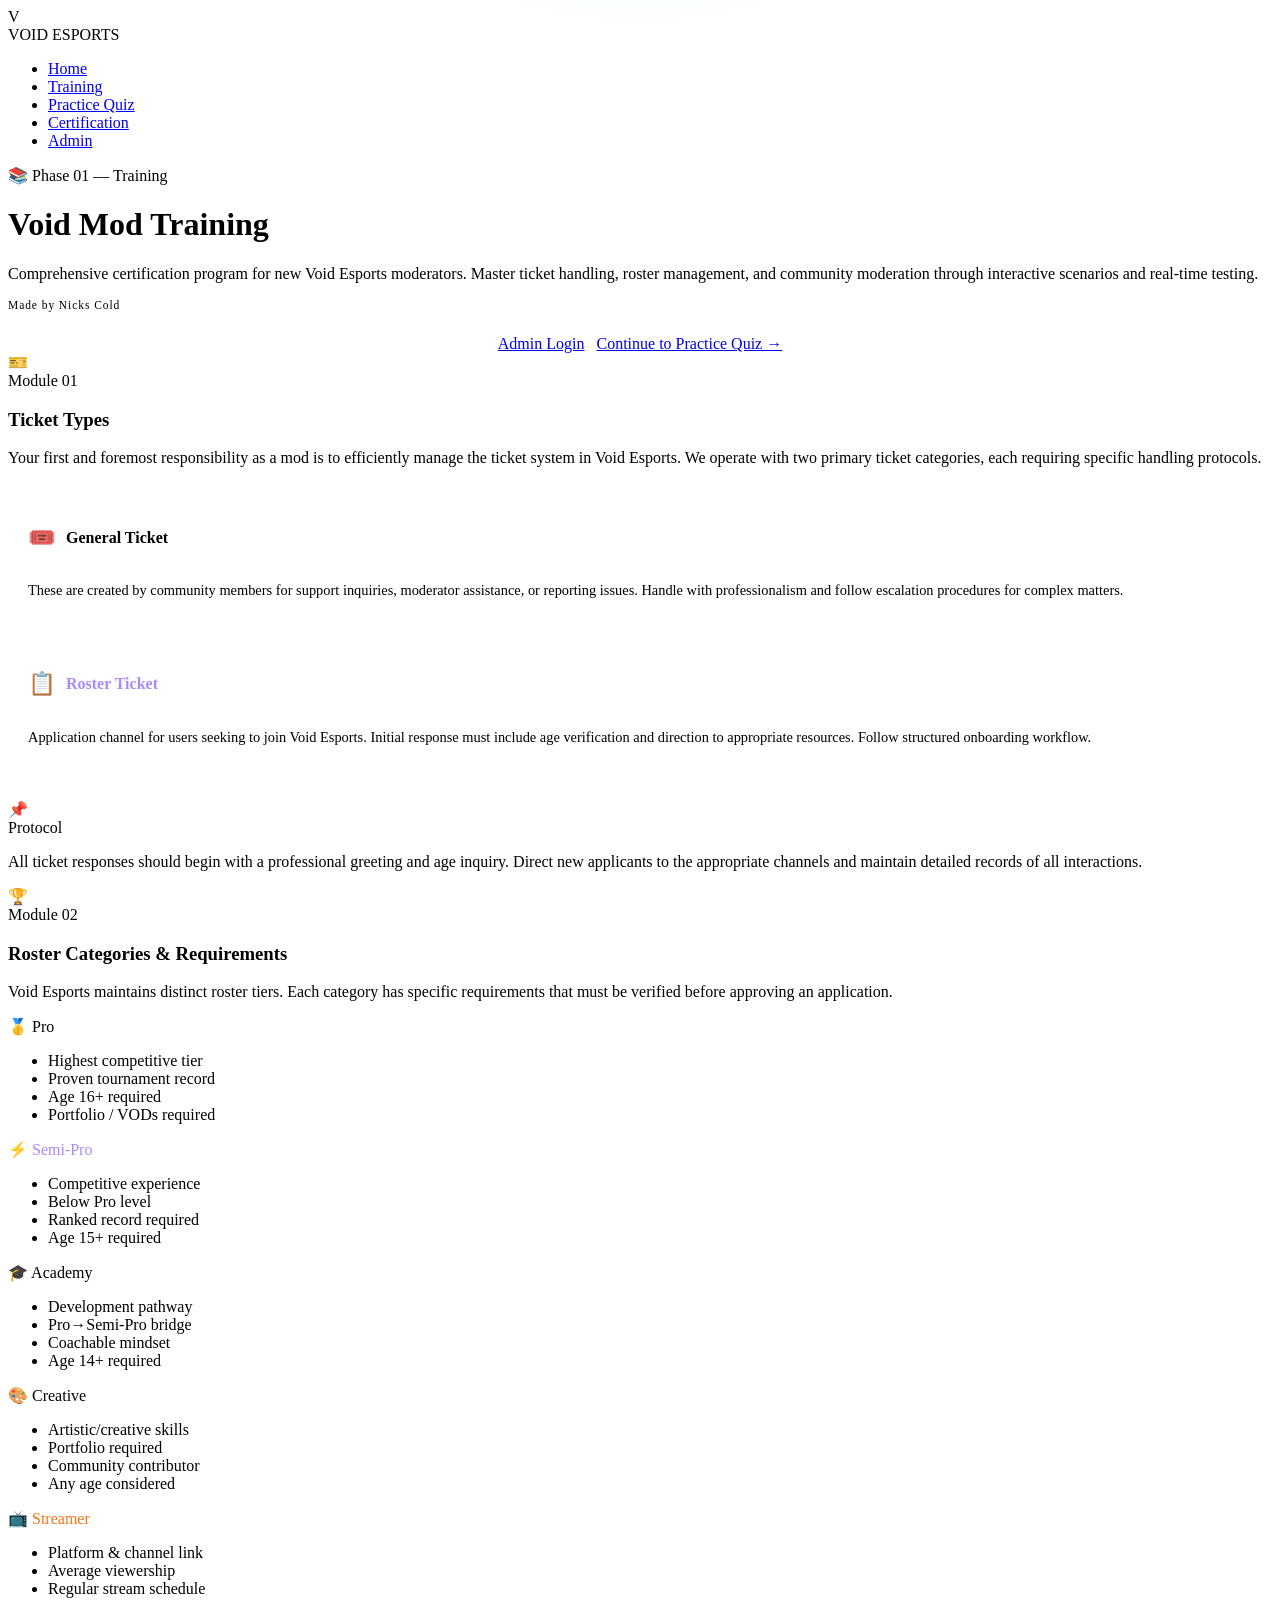
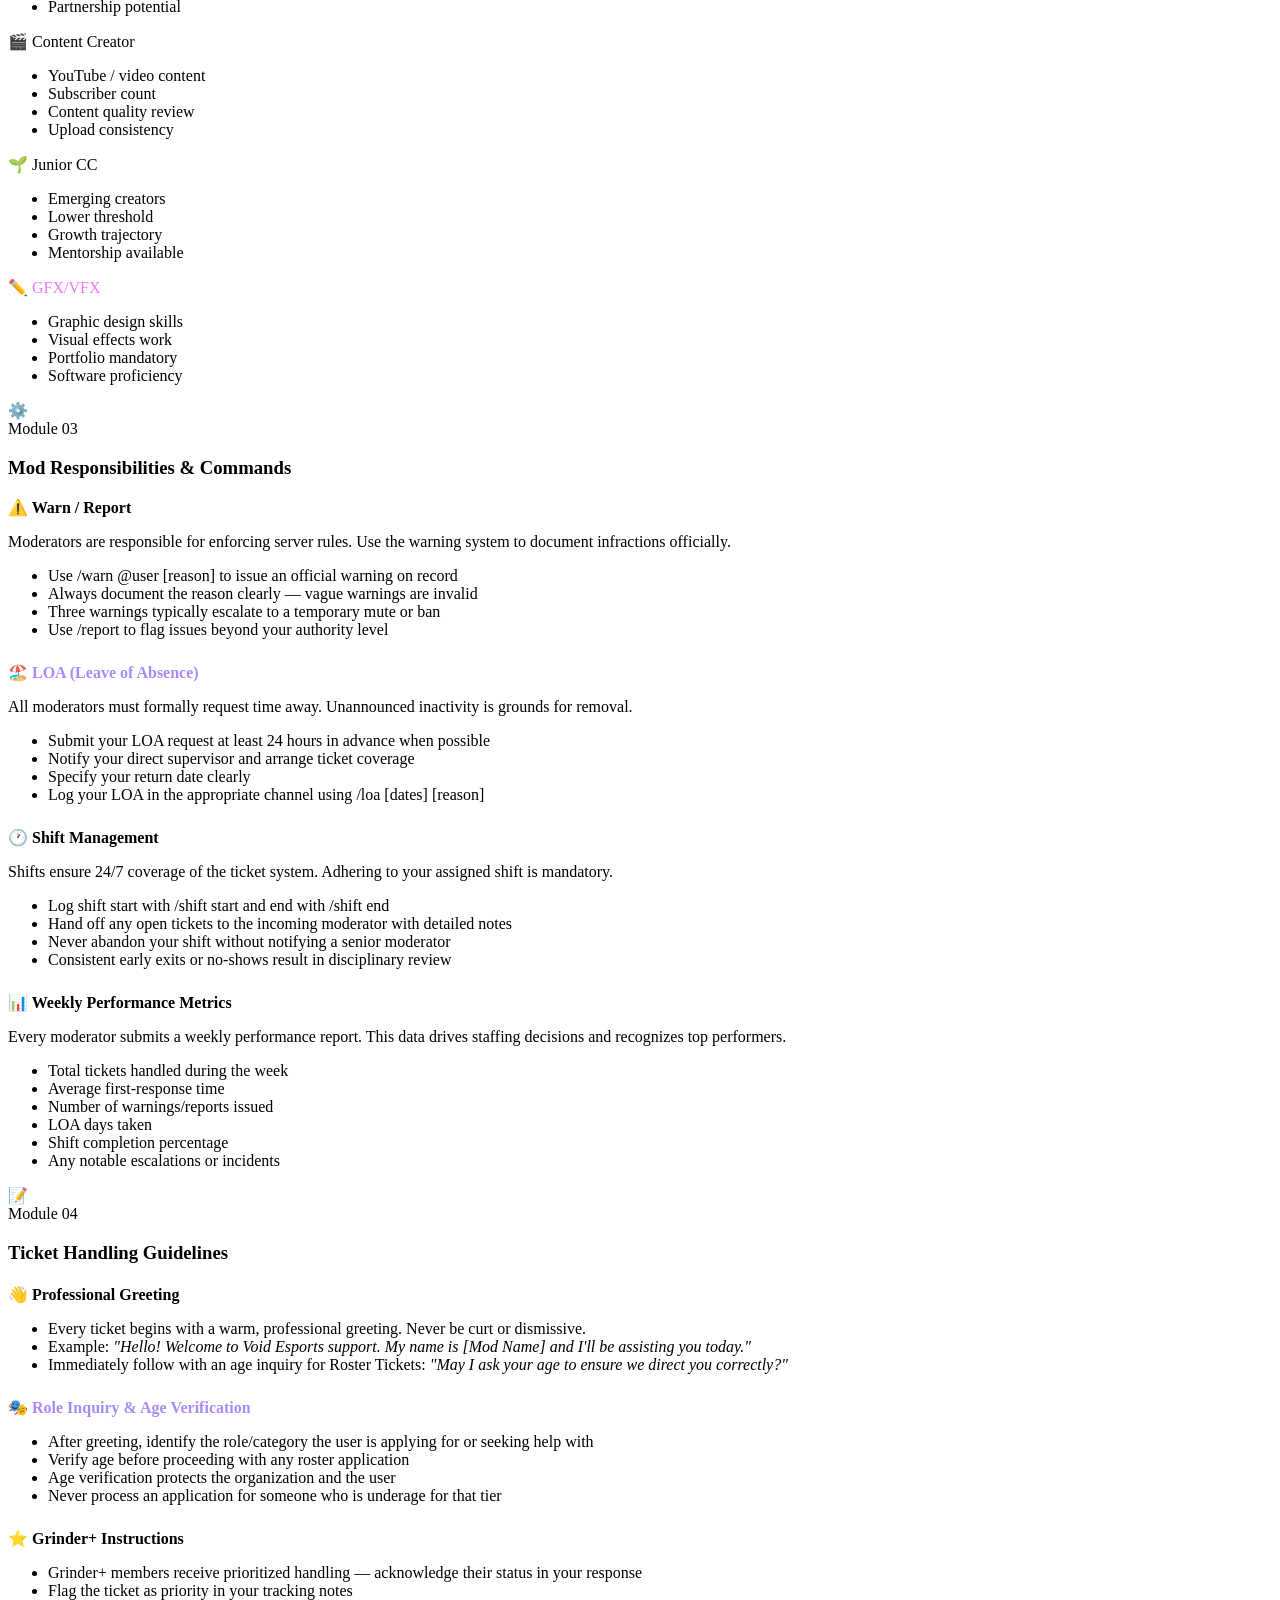
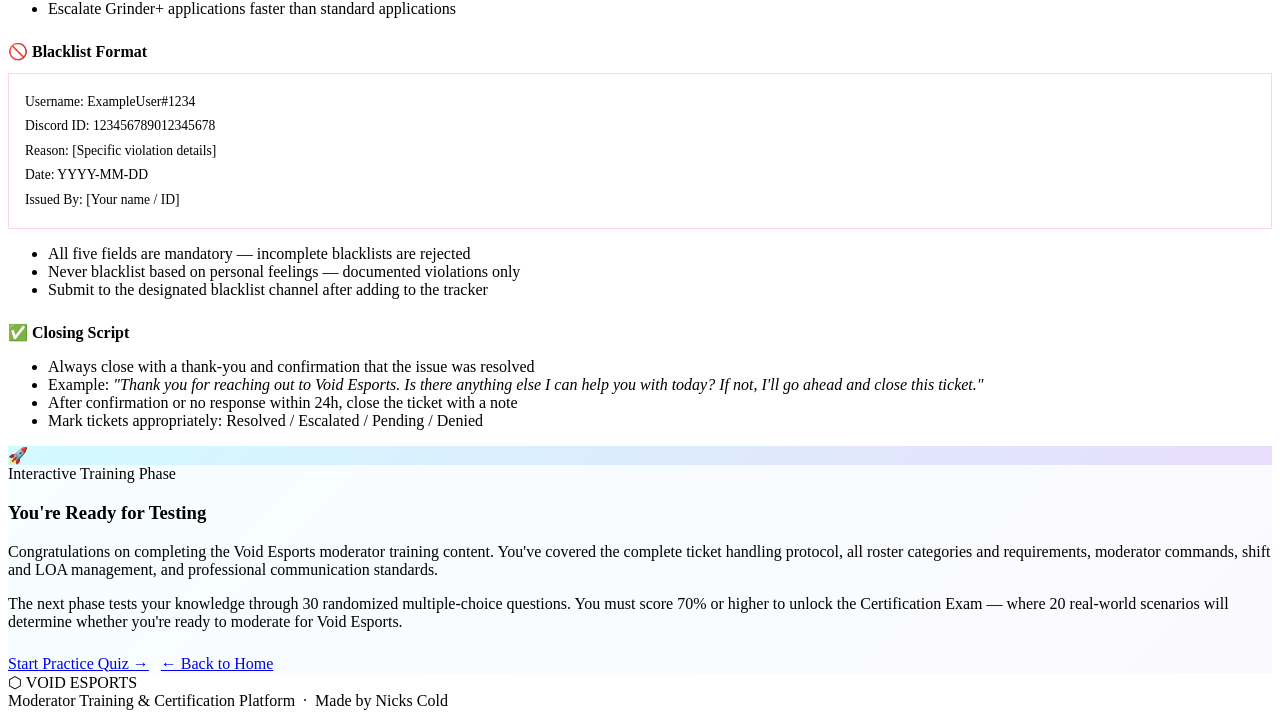
==== training.html @ e2baae03 "Add files via upload" ====
<!DOCTYPE html>
<html lang="en">
<head>
  <meta charset="UTF-8">
  <meta name="viewport" content="width=device-width, initial-scale=1.0">
  <title>Training Module — Void Esports</title>
  <link rel="stylesheet" href="css/style.css">
  <link rel="icon" href="data:image/svg+xml,<svg xmlns='http://www.w3.org/2000/svg' viewBox='0 0 100 100'><text y='.9em' font-size='90'>⬡</text></svg>">
</head>
<body>

<div id="toast-container"></div>

<!-- Navbar -->
<nav class="navbar">
  <div class="navbar__logo">
    <div class="navbar__logo-mark">V</div>
    VOID ESPORTS
  </div>
  <ul class="navbar__nav">
    <li><a href="index.html">Home</a></li>
    <li><a href="training.html" class="active">Training</a></li>
    <li><a href="quiz.html">Practice Quiz</a></li>
    <li><a href="cert.html">Certification</a></li>
    <li><a href="admin/index.html">Admin</a></li>
  </ul>
</nav>

<!-- Page Header -->
<div class="page-header">
  <div style="position:absolute;inset:0;overflow:hidden;z-index:0">
    <div style="position:absolute;top:-40%;left:50%;transform:translateX(-50%);width:600px;height:400px;background:radial-gradient(ellipse,rgba(0,229,255,0.08) 0%,transparent 70%);pointer-events:none"></div>
  </div>
  <div style="position:relative;z-index:1">
    <span class="page-header__tag">📚 Phase 01 — Training</span>
    <h1 class="page-header__title">Void Mod Training</h1>
    <p class="page-header__desc">Comprehensive certification program for new Void Esports moderators. Master ticket handling, roster management, and community moderation through interactive scenarios and real-time testing.</p>
    <p style="margin-top:12px;font-family:var(--font-mono);font-size:0.72rem;color:var(--text-muted);letter-spacing:0.08em">Made by Nicks Cold</p>
    <div style="margin-top:24px;display:flex;gap:12px;justify-content:center;flex-wrap:wrap">
      <a href="admin/index.html" class="btn btn--ghost btn--sm">Admin Login</a>
      <a href="quiz.html" class="btn btn--primary">Continue to Practice Quiz →</a>
    </div>
  </div>
</div>

<div class="training-section">
  <div class="container--narrow">

    <!-- Section: Ticket Types -->
    <div class="training-block">
      <div class="training-block__header">
        <div class="training-block__icon training-block__icon--cyan">🎫</div>
        <div>
          <div class="card__label">Module 01</div>
          <h3 class="training-block__title">Ticket Types</h3>
        </div>
      </div>
      <p>Your first and foremost responsibility as a mod is to efficiently manage the ticket system in Void Esports. We operate with two primary ticket categories, each requiring specific handling protocols.</p>

      <div class="grid-2" style="margin-top:20px">
        <div style="background:var(--void-surface);border:1px solid var(--void-border);border-radius:var(--radius);padding:20px">
          <div style="display:flex;align-items:center;gap:10px;margin-bottom:12px">
            <span style="font-size:1.4rem">🎟️</span>
            <h4 style="color:var(--void-cyan)">General Ticket</h4>
          </div>
          <p style="font-size:0.9rem">These are created by community members for support inquiries, moderator assistance, or reporting issues. Handle with professionalism and follow escalation procedures for complex matters.</p>
        </div>
        <div style="background:var(--void-surface);border:1px solid var(--void-border);border-radius:var(--radius);padding:20px">
          <div style="display:flex;align-items:center;gap:10px;margin-bottom:12px">
            <span style="font-size:1.4rem">📋</span>
            <h4 style="color:#a78bfa">Roster Ticket</h4>
          </div>
          <p style="font-size:0.9rem">Application channel for users seeking to join Void Esports. Initial response must include age verification and direction to appropriate resources. Follow structured onboarding workflow.</p>
        </div>
      </div>

      <div class="alert alert--info" style="margin-top:20px">
        <span class="alert__icon">📌</span>
        <div class="alert__body">
          <div class="alert__title">Protocol</div>
          <p>All ticket responses should begin with a professional greeting and age inquiry. Direct new applicants to the appropriate channels and maintain detailed records of all interactions.</p>
        </div>
      </div>
    </div>

    <!-- Section: Roster Categories -->
    <div class="training-block">
      <div class="training-block__header">
        <div class="training-block__icon training-block__icon--purple">🏆</div>
        <div>
          <div class="card__label">Module 02</div>
          <h3 class="training-block__title">Roster Categories & Requirements</h3>
        </div>
      </div>
      <p>Void Esports maintains distinct roster tiers. Each category has specific requirements that must be verified before approving an application.</p>

      <div class="roster-grid">
        <div class="roster-card">
          <div class="roster-card__tier" style="color:var(--void-amber)">🥇 Pro</div>
          <ul>
            <li>Highest competitive tier</li>
            <li>Proven tournament record</li>
            <li>Age 16+ required</li>
            <li>Portfolio / VODs required</li>
          </ul>
        </div>
        <div class="roster-card">
          <div class="roster-card__tier" style="color:#a78bfa">⚡ Semi-Pro</div>
          <ul>
            <li>Competitive experience</li>
            <li>Below Pro level</li>
            <li>Ranked record required</li>
            <li>Age 15+ required</li>
          </ul>
        </div>
        <div class="roster-card">
          <div class="roster-card__tier" style="color:var(--void-cyan)">🎓 Academy</div>
          <ul>
            <li>Development pathway</li>
            <li>Pro→Semi-Pro bridge</li>
            <li>Coachable mindset</li>
            <li>Age 14+ required</li>
          </ul>
        </div>
        <div class="roster-card">
          <div class="roster-card__tier" style="color:var(--void-magenta)">🎨 Creative</div>
          <ul>
            <li>Artistic/creative skills</li>
            <li>Portfolio required</li>
            <li>Community contributor</li>
            <li>Any age considered</li>
          </ul>
        </div>
        <div class="roster-card">
          <div class="roster-card__tier" style="color:#f97316">📺 Streamer</div>
          <ul>
            <li>Platform & channel link</li>
            <li>Average viewership</li>
            <li>Regular stream schedule</li>
            <li>Partnership potential</li>
          </ul>
        </div>
        <div class="roster-card">
          <div class="roster-card__tier" style="color:var(--void-green)">🎬 Content Creator</div>
          <ul>
            <li>YouTube / video content</li>
            <li>Subscriber count</li>
            <li>Content quality review</li>
            <li>Upload consistency</li>
          </ul>
        </div>
        <div class="roster-card">
          <div class="roster-card__tier" style="color:var(--void-cyan-dim)">🌱 Junior CC</div>
          <ul>
            <li>Emerging creators</li>
            <li>Lower threshold</li>
            <li>Growth trajectory</li>
            <li>Mentorship available</li>
          </ul>
        </div>
        <div class="roster-card">
          <div class="roster-card__tier" style="color:#e879f9">✏️ GFX/VFX</div>
          <ul>
            <li>Graphic design skills</li>
            <li>Visual effects work</li>
            <li>Portfolio mandatory</li>
            <li>Software proficiency</li>
          </ul>
        </div>
      </div>
    </div>

    <!-- Section: Mod Responsibilities & Commands -->
    <div class="training-block">
      <div class="training-block__header">
        <div class="training-block__icon training-block__icon--green">⚙️</div>
        <div>
          <div class="card__label">Module 03</div>
          <h3 class="training-block__title">Mod Responsibilities & Commands</h3>
        </div>
      </div>

      <h4 style="color:var(--void-cyan);margin-bottom:12px;margin-top:4px">⚠️ Warn / Report</h4>
      <p>Moderators are responsible for enforcing server rules. Use the warning system to document infractions officially.</p>
      <ul class="training-list">
        <li>Use <span class="command-chip">/warn @user [reason]</span> to issue an official warning on record</li>
        <li>Always document the reason clearly — vague warnings are invalid</li>
        <li>Three warnings typically escalate to a temporary mute or ban</li>
        <li>Use <span class="command-chip">/report</span> to flag issues beyond your authority level</li>
      </ul>

      <div class="divider" style="margin:24px 0"></div>

      <h4 style="color:#a78bfa;margin-bottom:12px">🏖️ LOA (Leave of Absence)</h4>
      <p>All moderators must formally request time away. Unannounced inactivity is grounds for removal.</p>
      <ul class="training-list">
        <li>Submit your LOA request at least 24 hours in advance when possible</li>
        <li>Notify your direct supervisor and arrange ticket coverage</li>
        <li>Specify your return date clearly</li>
        <li>Log your LOA in the appropriate channel using <span class="command-chip">/loa [dates] [reason]</span></li>
      </ul>

      <div class="divider" style="margin:24px 0"></div>

      <h4 style="color:var(--void-green);margin-bottom:12px">🕐 Shift Management</h4>
      <p>Shifts ensure 24/7 coverage of the ticket system. Adhering to your assigned shift is mandatory.</p>
      <ul class="training-list">
        <li>Log shift start with <span class="command-chip">/shift start</span> and end with <span class="command-chip">/shift end</span></li>
        <li>Hand off any open tickets to the incoming moderator with detailed notes</li>
        <li>Never abandon your shift without notifying a senior moderator</li>
        <li>Consistent early exits or no-shows result in disciplinary review</li>
      </ul>

      <div class="divider" style="margin:24px 0"></div>

      <h4 style="color:var(--void-amber);margin-bottom:12px">📊 Weekly Performance Metrics</h4>
      <p>Every moderator submits a weekly performance report. This data drives staffing decisions and recognizes top performers.</p>
      <ul class="training-list">
        <li>Total tickets handled during the week</li>
        <li>Average first-response time</li>
        <li>Number of warnings/reports issued</li>
        <li>LOA days taken</li>
        <li>Shift completion percentage</li>
        <li>Any notable escalations or incidents</li>
      </ul>
    </div>

    <!-- Section: Ticket Handling Guidelines -->
    <div class="training-block">
      <div class="training-block__header">
        <div class="training-block__icon training-block__icon--amber">📝</div>
        <div>
          <div class="card__label">Module 04</div>
          <h3 class="training-block__title">Ticket Handling Guidelines</h3>
        </div>
      </div>

      <h4 style="color:var(--void-cyan);margin-bottom:12px">👋 Professional Greeting</h4>
      <ul class="training-list">
        <li>Every ticket begins with a warm, professional greeting. Never be curt or dismissive.</li>
        <li>Example: <em style="color:var(--text-secondary)">"Hello! Welcome to Void Esports support. My name is [Mod Name] and I'll be assisting you today."</em></li>
        <li>Immediately follow with an age inquiry for Roster Tickets: <em style="color:var(--text-secondary)">"May I ask your age to ensure we direct you correctly?"</em></li>
      </ul>

      <div class="divider" style="margin:24px 0"></div>

      <h4 style="color:#a78bfa;margin-bottom:12px">🎭 Role Inquiry & Age Verification</h4>
      <ul class="training-list">
        <li>After greeting, identify the role/category the user is applying for or seeking help with</li>
        <li>Verify age before proceeding with any roster application</li>
        <li>Age verification protects the organization and the user</li>
        <li>Never process an application for someone who is underage for that tier</li>
      </ul>

      <div class="divider" style="margin:24px 0"></div>

      <h4 style="color:var(--void-green);margin-bottom:12px">⭐ Grinder+ Instructions</h4>
      <ul class="training-list">
        <li>Grinder+ members receive prioritized handling — acknowledge their status in your response</li>
        <li>Flag the ticket as priority in your tracking notes</li>
        <li>Escalate Grinder+ applications faster than standard applications</li>
      </ul>

      <div class="divider" style="margin:24px 0"></div>

      <h4 style="color:var(--void-red);margin-bottom:12px">🚫 Blacklist Format</h4>
      <div style="background:var(--void-surface);border:1px solid rgba(255,51,102,0.2);border-radius:var(--radius);padding:16px;font-family:var(--font-mono);font-size:0.85rem;color:var(--text-secondary);margin-bottom:16px;line-height:1.8">
        Username: ExampleUser#1234<br>
        Discord ID: 123456789012345678<br>
        Reason: [Specific violation details]<br>
        Date: YYYY-MM-DD<br>
        Issued By: [Your name / ID]
      </div>
      <ul class="training-list">
        <li>All five fields are mandatory — incomplete blacklists are rejected</li>
        <li>Never blacklist based on personal feelings — documented violations only</li>
        <li>Submit to the designated blacklist channel after adding to the tracker</li>
      </ul>

      <div class="divider" style="margin:24px 0"></div>

      <h4 style="color:var(--void-cyan);margin-bottom:12px">✅ Closing Script</h4>
      <ul class="training-list">
        <li>Always close with a thank-you and confirmation that the issue was resolved</li>
        <li>Example: <em style="color:var(--text-secondary)">"Thank you for reaching out to Void Esports. Is there anything else I can help you with today? If not, I'll go ahead and close this ticket."</em></li>
        <li>After confirmation or no response within 24h, close the ticket with a note</li>
        <li>Mark tickets appropriately: Resolved / Escalated / Pending / Denied</li>
      </ul>
    </div>

    <!-- Final Phase -->
    <div class="training-block" style="border-color:rgba(0,229,255,0.25);background:linear-gradient(135deg,rgba(0,229,255,0.03),rgba(124,58,237,0.03))">
      <div class="training-block__header">
        <div class="training-block__icon" style="background:linear-gradient(135deg,rgba(0,229,255,0.15),rgba(124,58,237,0.15));border-color:rgba(0,229,255,0.3)">🚀</div>
        <div>
          <div class="card__label">Interactive Training Phase</div>
          <h3 class="training-block__title">You're Ready for Testing</h3>
        </div>
      </div>
      <p>Congratulations on completing the Void Esports moderator training content. You've covered the complete ticket handling protocol, all roster categories and requirements, moderator commands, shift and LOA management, and professional communication standards.</p>
      <p style="margin-top:12px">The next phase tests your knowledge through 30 randomized multiple-choice questions. You must score 70% or higher to unlock the Certification Exam — where 20 real-world scenarios will determine whether you're ready to moderate for Void Esports.</p>
      <div style="margin-top:24px;display:flex;gap:12px;flex-wrap:wrap">
        <a href="quiz.html" class="btn btn--primary">Start Practice Quiz →</a>
        <a href="index.html" class="btn btn--secondary">← Back to Home</a>
      </div>
    </div>

  </div>
</div>

<!-- Footer -->
<footer class="footer">
  <div class="footer__brand">⬡ VOID ESPORTS</div>
  <div class="footer__meta">Moderator Training & Certification Platform &nbsp;·&nbsp; Made by Nicks Cold</div>
</footer>

<script src="js/utils.js"></script>
</body>
</html>
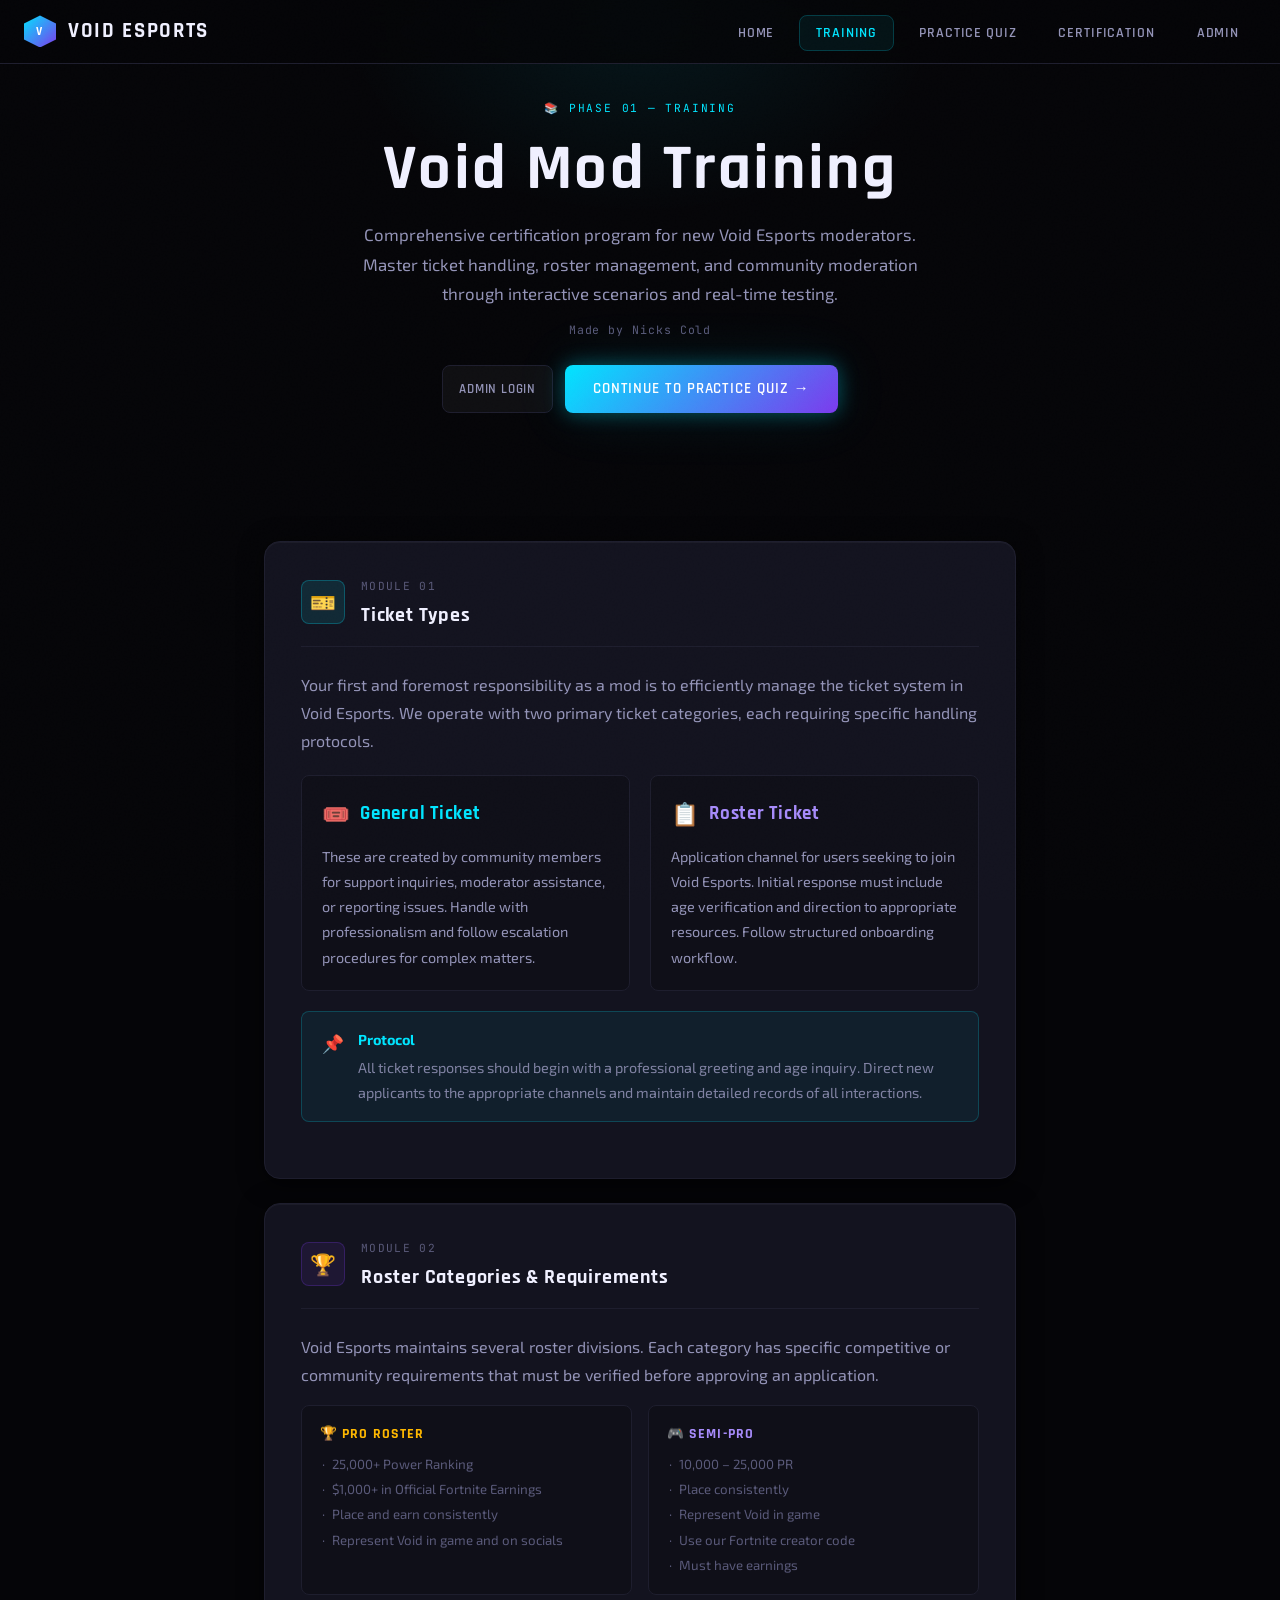
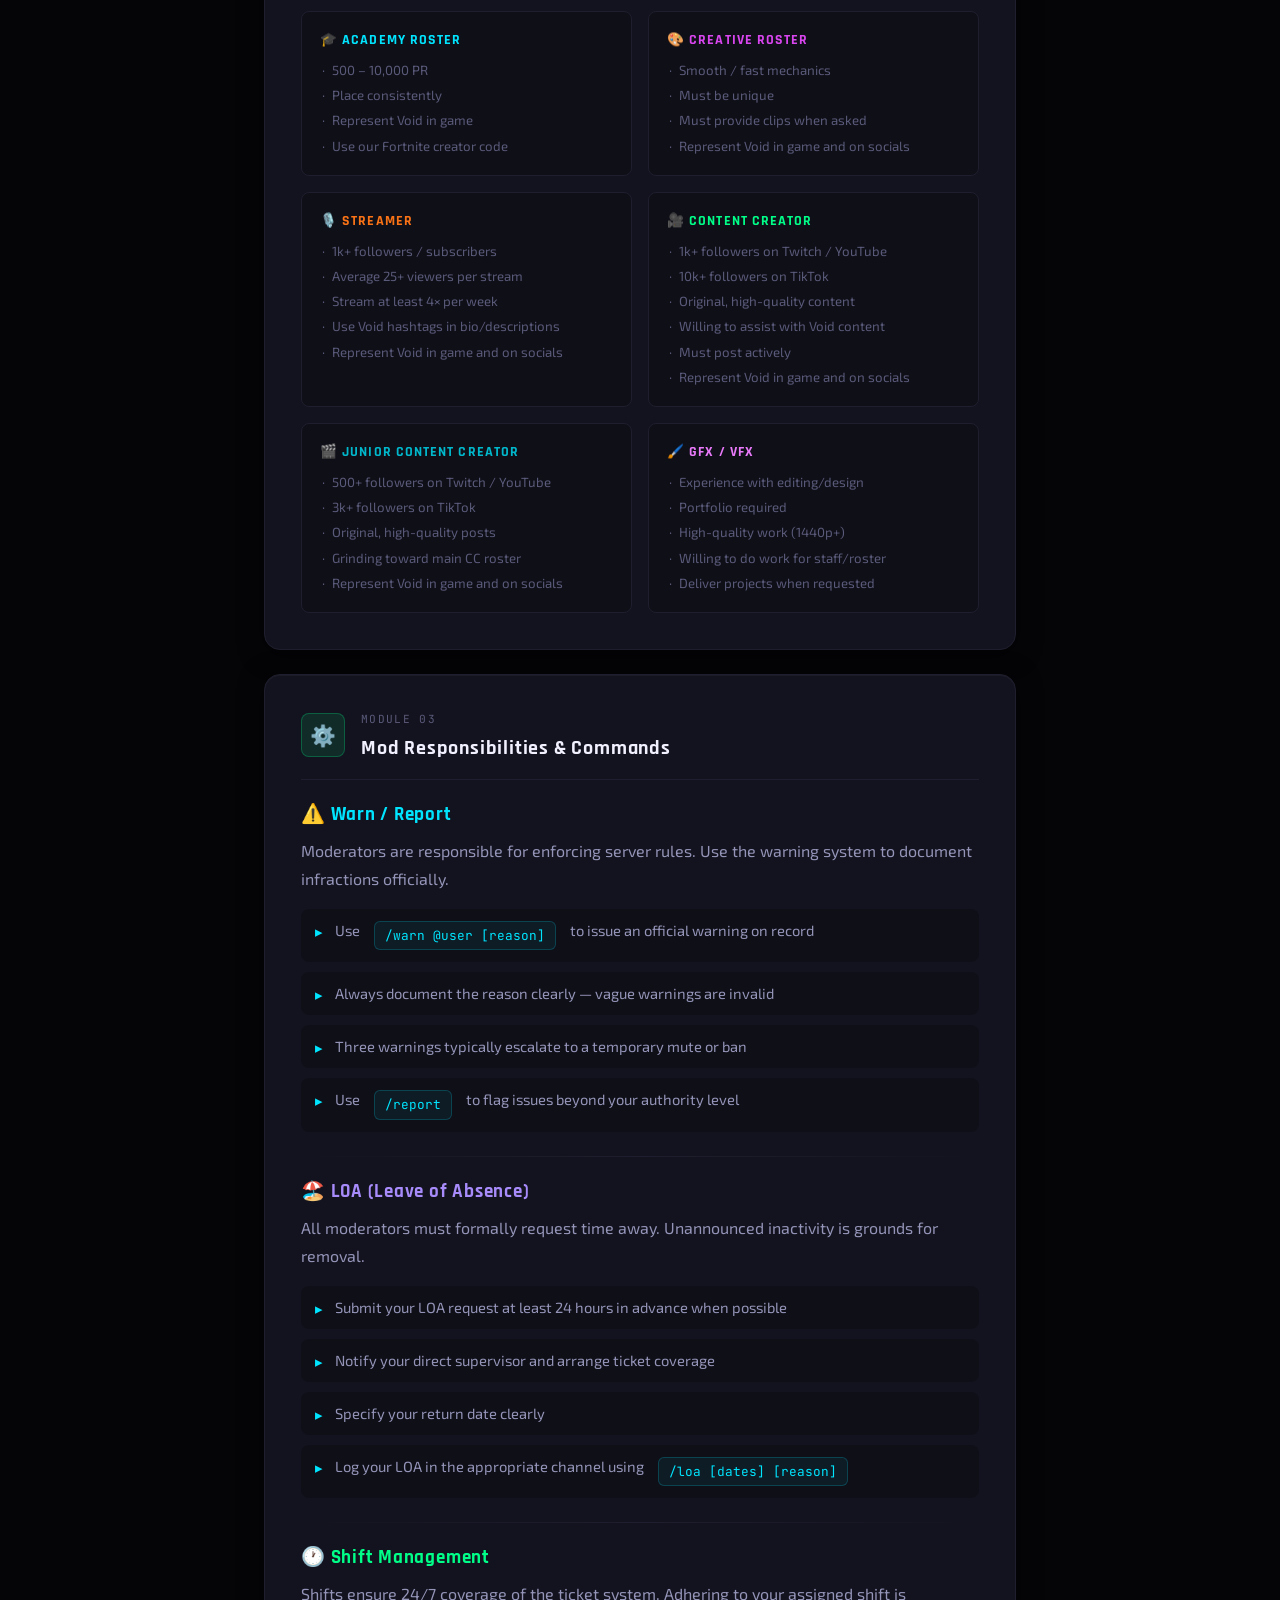
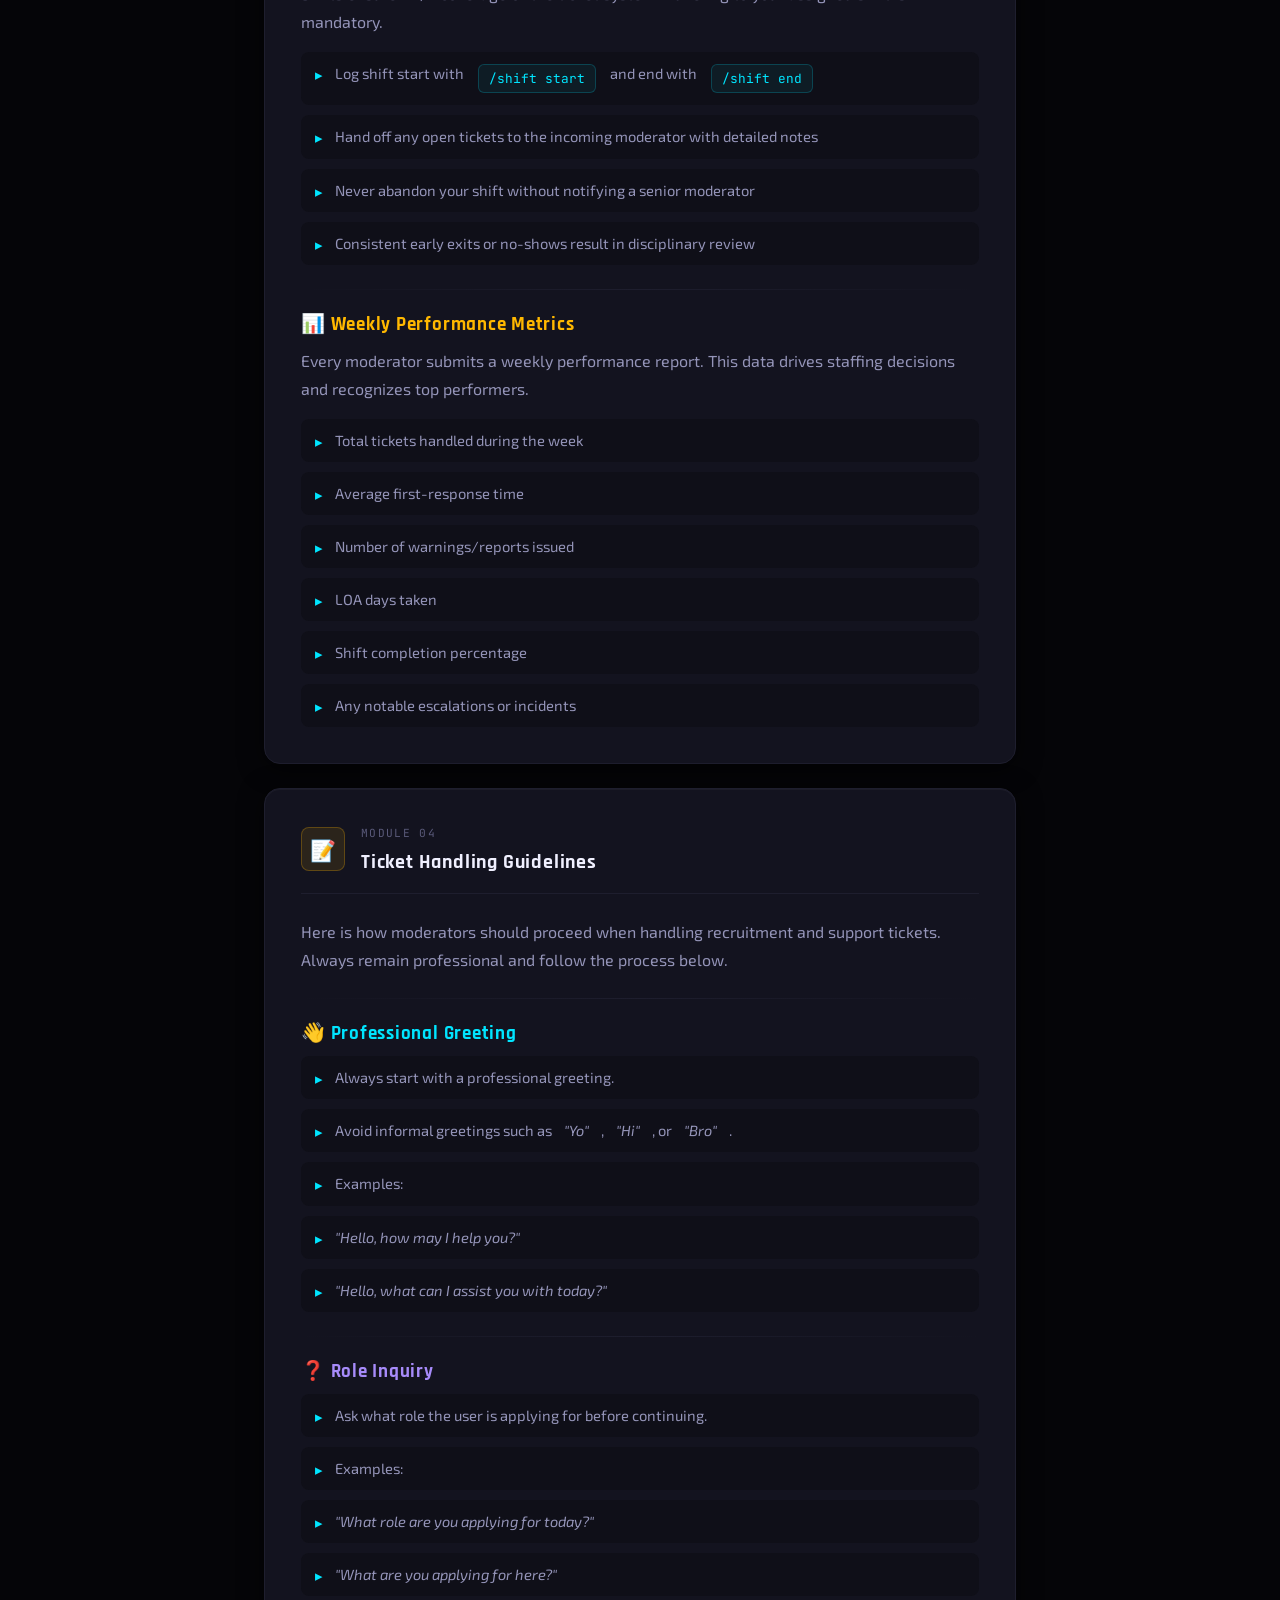
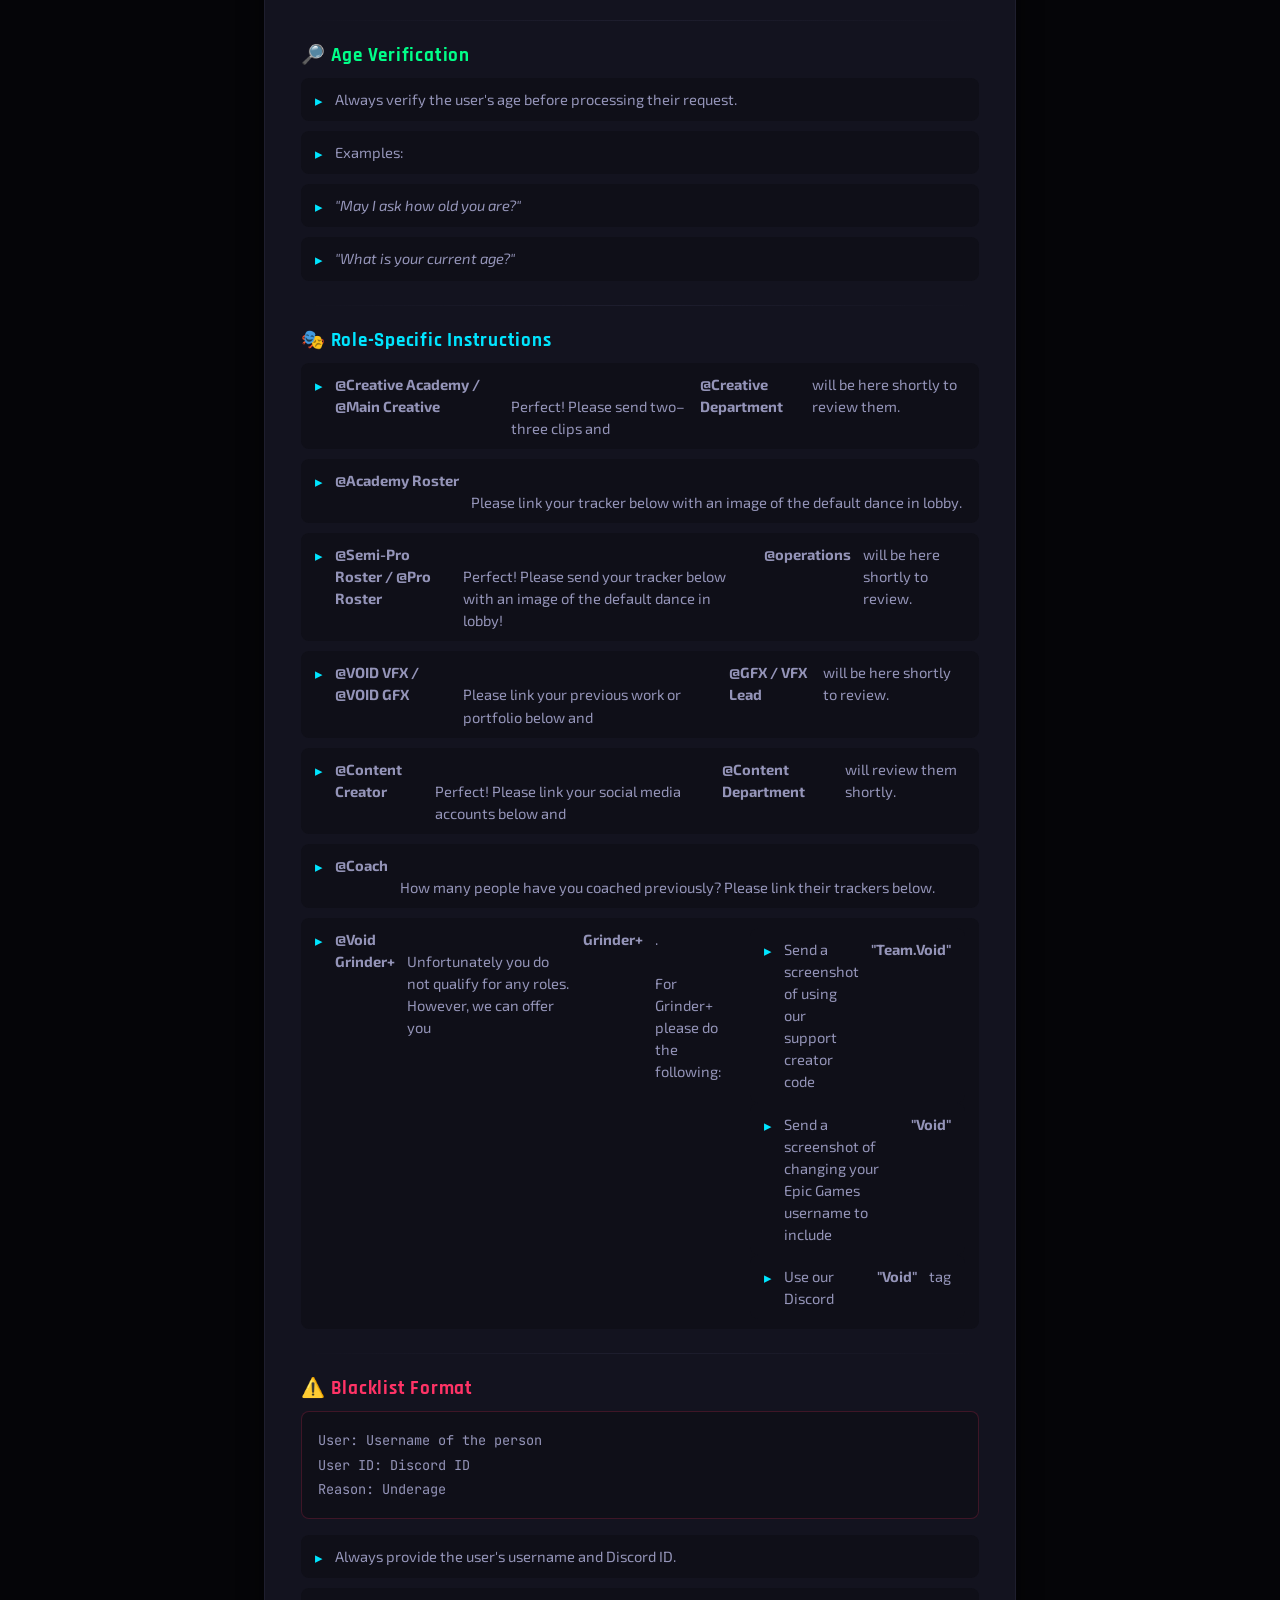
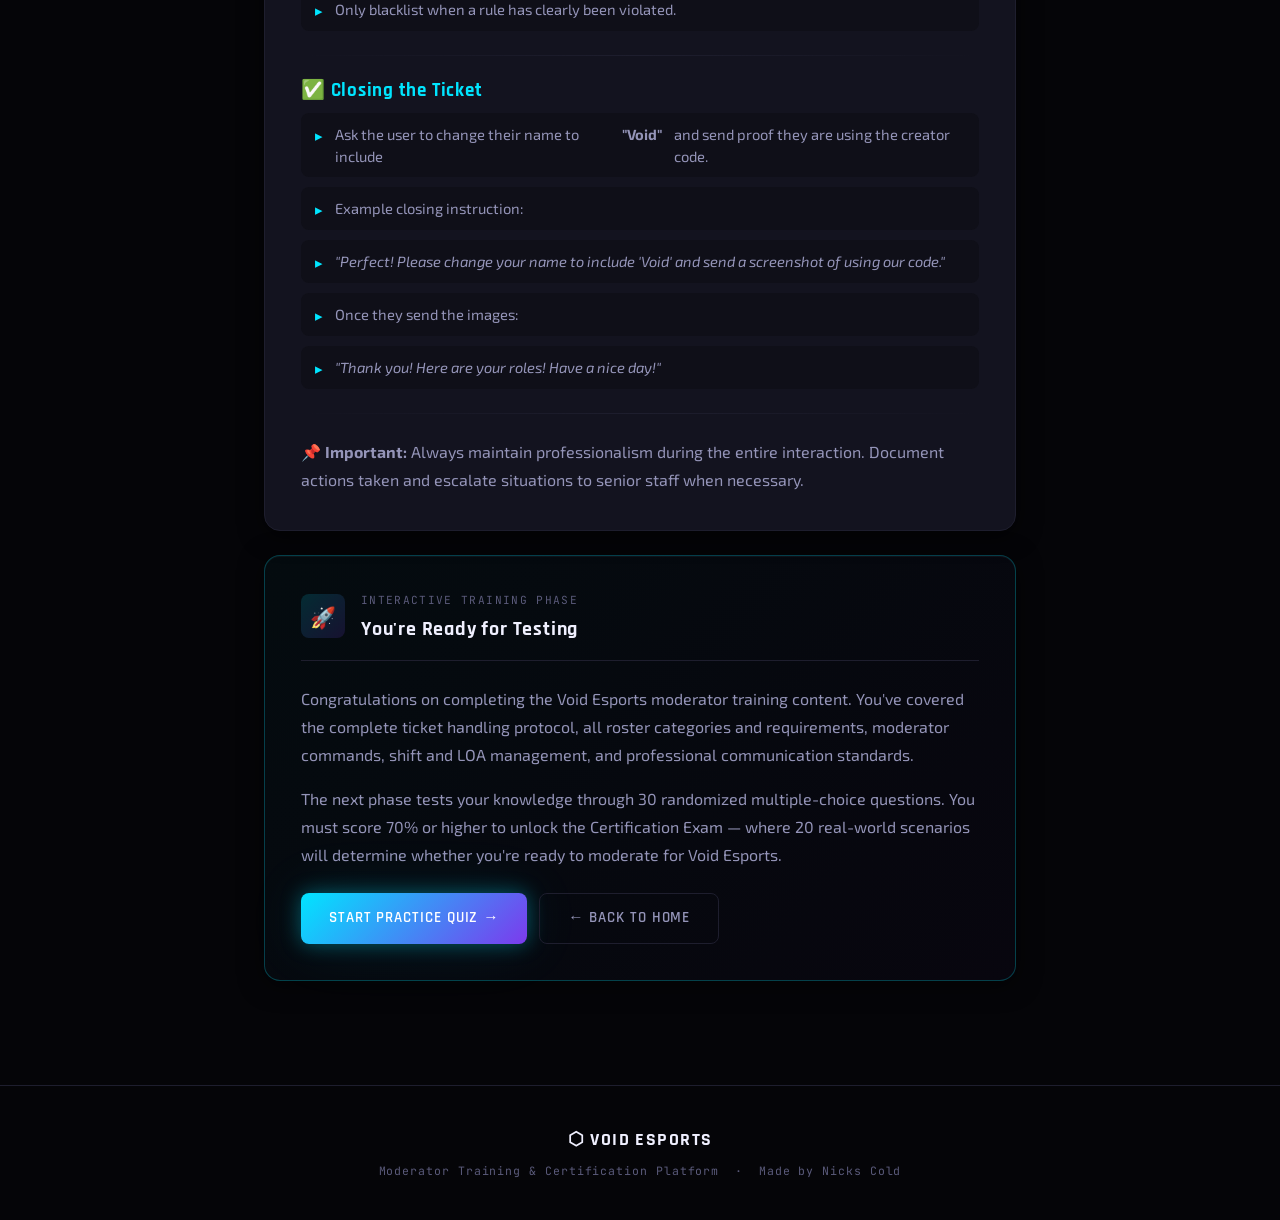
==== commit 9da4b6d8: "Update training.html" ====
--- a/training.html
+++ b/training.html
@@ -83,92 +83,108 @@
       </div>
     </div>
 
-    <!-- Section: Roster Categories -->
-    <div class="training-block">
-      <div class="training-block__header">
-        <div class="training-block__icon training-block__icon--purple">🏆</div>
-        <div>
-          <div class="card__label">Module 02</div>
-          <h3 class="training-block__title">Roster Categories & Requirements</h3>
-        </div>
-      </div>
-      <p>Void Esports maintains distinct roster tiers. Each category has specific requirements that must be verified before approving an application.</p>
-
-      <div class="roster-grid">
-        <div class="roster-card">
-          <div class="roster-card__tier" style="color:var(--void-amber)">🥇 Pro</div>
-          <ul>
-            <li>Highest competitive tier</li>
-            <li>Proven tournament record</li>
-            <li>Age 16+ required</li>
-            <li>Portfolio / VODs required</li>
-          </ul>
-        </div>
-        <div class="roster-card">
-          <div class="roster-card__tier" style="color:#a78bfa">⚡ Semi-Pro</div>
-          <ul>
-            <li>Competitive experience</li>
-            <li>Below Pro level</li>
-            <li>Ranked record required</li>
-            <li>Age 15+ required</li>
-          </ul>
-        </div>
-        <div class="roster-card">
-          <div class="roster-card__tier" style="color:var(--void-cyan)">🎓 Academy</div>
-          <ul>
-            <li>Development pathway</li>
-            <li>Pro→Semi-Pro bridge</li>
-            <li>Coachable mindset</li>
-            <li>Age 14+ required</li>
-          </ul>
-        </div>
-        <div class="roster-card">
-          <div class="roster-card__tier" style="color:var(--void-magenta)">🎨 Creative</div>
-          <ul>
-            <li>Artistic/creative skills</li>
-            <li>Portfolio required</li>
-            <li>Community contributor</li>
-            <li>Any age considered</li>
-          </ul>
-        </div>
-        <div class="roster-card">
-          <div class="roster-card__tier" style="color:#f97316">📺 Streamer</div>
-          <ul>
-            <li>Platform & channel link</li>
-            <li>Average viewership</li>
-            <li>Regular stream schedule</li>
-            <li>Partnership potential</li>
-          </ul>
-        </div>
-        <div class="roster-card">
-          <div class="roster-card__tier" style="color:var(--void-green)">🎬 Content Creator</div>
-          <ul>
-            <li>YouTube / video content</li>
-            <li>Subscriber count</li>
-            <li>Content quality review</li>
-            <li>Upload consistency</li>
-          </ul>
-        </div>
-        <div class="roster-card">
-          <div class="roster-card__tier" style="color:var(--void-cyan-dim)">🌱 Junior CC</div>
-          <ul>
-            <li>Emerging creators</li>
-            <li>Lower threshold</li>
-            <li>Growth trajectory</li>
-            <li>Mentorship available</li>
-          </ul>
-        </div>
-        <div class="roster-card">
-          <div class="roster-card__tier" style="color:#e879f9">✏️ GFX/VFX</div>
-          <ul>
-            <li>Graphic design skills</li>
-            <li>Visual effects work</li>
-            <li>Portfolio mandatory</li>
-            <li>Software proficiency</li>
-          </ul>
-        </div>
-      </div>
-    </div>
+  <!-- Section: Roster Categories -->
+<div class="training-block">
+  <div class="training-block__header">
+    <div class="training-block__icon training-block__icon--purple">🏆</div>
+    <div>
+      <div class="card__label">Module 02</div>
+      <h3 class="training-block__title">Roster Categories & Requirements</h3>
+    </div>
+  </div>
+
+  <p>Void Esports maintains several roster divisions. Each category has specific competitive or community requirements that must be verified before approving an application.</p>
+
+  <div class="roster-grid">
+
+    <div class="roster-card">
+      <div class="roster-card__tier" style="color:var(--void-amber)">🏆 Pro Roster</div>
+      <ul>
+        <li>25,000+ Power Ranking</li>
+        <li>$1,000+ in Official Fortnite Earnings</li>
+        <li>Place and earn consistently</li>
+        <li>Represent Void in game and on socials</li>
+      </ul>
+    </div>
+
+    <div class="roster-card">
+      <div class="roster-card__tier" style="color:#a78bfa">🎮 Semi-Pro</div>
+      <ul>
+        <li>10,000 – 25,000 PR</li>
+        <li>Place consistently</li>
+        <li>Represent Void in game</li>
+        <li>Use our Fortnite creator code</li>
+        <li>Must have earnings</li>
+      </ul>
+    </div>
+
+    <div class="roster-card">
+      <div class="roster-card__tier" style="color:var(--void-cyan)">🎓 Academy Roster</div>
+      <ul>
+        <li>500 – 10,000 PR</li>
+        <li>Place consistently</li>
+        <li>Represent Void in game</li>
+        <li>Use our Fortnite creator code</li>
+      </ul>
+    </div>
+
+    <div class="roster-card">
+      <div class="roster-card__tier" style="color:var(--void-magenta)">🎨 Creative Roster</div>
+      <ul>
+        <li>Smooth / fast mechanics</li>
+        <li>Must be unique</li>
+        <li>Must provide clips when asked</li>
+        <li>Represent Void in game and on socials</li>
+      </ul>
+    </div>
+
+    <div class="roster-card">
+      <div class="roster-card__tier" style="color:#f97316">🎙️ Streamer</div>
+      <ul>
+        <li>1k+ followers / subscribers</li>
+        <li>Average 25+ viewers per stream</li>
+        <li>Stream at least 4× per week</li>
+        <li>Use Void hashtags in bio/descriptions</li>
+        <li>Represent Void in game and on socials</li>
+      </ul>
+    </div>
+
+    <div class="roster-card">
+      <div class="roster-card__tier" style="color:var(--void-green)">🎥 Content Creator</div>
+      <ul>
+        <li>1k+ followers on Twitch / YouTube</li>
+        <li>10k+ followers on TikTok</li>
+        <li>Original, high-quality content</li>
+        <li>Willing to assist with Void content</li>
+        <li>Must post actively</li>
+        <li>Represent Void in game and on socials</li>
+      </ul>
+    </div>
+
+    <div class="roster-card">
+      <div class="roster-card__tier" style="color:var(--void-cyan-dim)">🎬 Junior Content Creator</div>
+      <ul>
+        <li>500+ followers on Twitch / YouTube</li>
+        <li>3k+ followers on TikTok</li>
+        <li>Original, high-quality posts</li>
+        <li>Grinding toward main CC roster</li>
+        <li>Represent Void in game and on socials</li>
+      </ul>
+    </div>
+
+    <div class="roster-card">
+      <div class="roster-card__tier" style="color:#e879f9">🖌️ GFX / VFX</div>
+      <ul>
+        <li>Experience with editing/design</li>
+        <li>Portfolio required</li>
+        <li>High-quality work (1440p+)</li>
+        <li>Willing to do work for staff/roster</li>
+        <li>Deliver projects when requested</li>
+      </ul>
+    </div>
+
+  </div>
+</div>
 
     <!-- Section: Mod Responsibilities & Commands -->
     <div class="training-block">
@@ -226,67 +242,124 @@
     </div>
 
     <!-- Section: Ticket Handling Guidelines -->
-    <div class="training-block">
-      <div class="training-block__header">
-        <div class="training-block__icon training-block__icon--amber">📝</div>
-        <div>
-          <div class="card__label">Module 04</div>
-          <h3 class="training-block__title">Ticket Handling Guidelines</h3>
-        </div>
-      </div>
-
-      <h4 style="color:var(--void-cyan);margin-bottom:12px">👋 Professional Greeting</h4>
-      <ul class="training-list">
-        <li>Every ticket begins with a warm, professional greeting. Never be curt or dismissive.</li>
-        <li>Example: <em style="color:var(--text-secondary)">"Hello! Welcome to Void Esports support. My name is [Mod Name] and I'll be assisting you today."</em></li>
-        <li>Immediately follow with an age inquiry for Roster Tickets: <em style="color:var(--text-secondary)">"May I ask your age to ensure we direct you correctly?"</em></li>
-      </ul>
-
-      <div class="divider" style="margin:24px 0"></div>
-
-      <h4 style="color:#a78bfa;margin-bottom:12px">🎭 Role Inquiry & Age Verification</h4>
-      <ul class="training-list">
-        <li>After greeting, identify the role/category the user is applying for or seeking help with</li>
-        <li>Verify age before proceeding with any roster application</li>
-        <li>Age verification protects the organization and the user</li>
-        <li>Never process an application for someone who is underage for that tier</li>
-      </ul>
-
-      <div class="divider" style="margin:24px 0"></div>
-
-      <h4 style="color:var(--void-green);margin-bottom:12px">⭐ Grinder+ Instructions</h4>
-      <ul class="training-list">
-        <li>Grinder+ members receive prioritized handling — acknowledge their status in your response</li>
-        <li>Flag the ticket as priority in your tracking notes</li>
-        <li>Escalate Grinder+ applications faster than standard applications</li>
-      </ul>
-
-      <div class="divider" style="margin:24px 0"></div>
-
-      <h4 style="color:var(--void-red);margin-bottom:12px">🚫 Blacklist Format</h4>
-      <div style="background:var(--void-surface);border:1px solid rgba(255,51,102,0.2);border-radius:var(--radius);padding:16px;font-family:var(--font-mono);font-size:0.85rem;color:var(--text-secondary);margin-bottom:16px;line-height:1.8">
-        Username: ExampleUser#1234<br>
-        Discord ID: 123456789012345678<br>
-        Reason: [Specific violation details]<br>
-        Date: YYYY-MM-DD<br>
-        Issued By: [Your name / ID]
-      </div>
-      <ul class="training-list">
-        <li>All five fields are mandatory — incomplete blacklists are rejected</li>
-        <li>Never blacklist based on personal feelings — documented violations only</li>
-        <li>Submit to the designated blacklist channel after adding to the tracker</li>
-      </ul>
-
-      <div class="divider" style="margin:24px 0"></div>
-
-      <h4 style="color:var(--void-cyan);margin-bottom:12px">✅ Closing Script</h4>
-      <ul class="training-list">
-        <li>Always close with a thank-you and confirmation that the issue was resolved</li>
-        <li>Example: <em style="color:var(--text-secondary)">"Thank you for reaching out to Void Esports. Is there anything else I can help you with today? If not, I'll go ahead and close this ticket."</em></li>
-        <li>After confirmation or no response within 24h, close the ticket with a note</li>
-        <li>Mark tickets appropriately: Resolved / Escalated / Pending / Denied</li>
-      </ul>
-    </div>
+<div class="training-block">
+  <div class="training-block__header">
+    <div class="training-block__icon training-block__icon--amber">📝</div>
+    <div>
+      <div class="card__label">Module 04</div>
+      <h3 class="training-block__title">Ticket Handling Guidelines</h3>
+    </div>
+  </div>
+
+  <p>Here is how moderators should proceed when handling recruitment and support tickets. Always remain professional and follow the process below.</p>
+
+  <div class="divider" style="margin:24px 0"></div>
+
+  <h4 style="color:var(--void-cyan);margin-bottom:12px">👋 Professional Greeting</h4>
+  <ul class="training-list">
+    <li>Always start with a professional greeting.</li>
+    <li>Avoid informal greetings such as <em>"Yo"</em>, <em>"Hi"</em>, or <em>"Bro"</em>.</li>
+    <li>Examples:</li>
+    <li><em style="color:var(--text-secondary)">"Hello, how may I help you?"</em></li>
+    <li><em style="color:var(--text-secondary)">"Hello, what can I assist you with today?"</em></li>
+  </ul>
+
+  <div class="divider" style="margin:24px 0"></div>
+
+  <h4 style="color:#a78bfa;margin-bottom:12px">❓ Role Inquiry</h4>
+  <ul class="training-list">
+    <li>Ask what role the user is applying for before continuing.</li>
+    <li>Examples:</li>
+    <li><em style="color:var(--text-secondary)">"What role are you applying for today?"</em></li>
+    <li><em style="color:var(--text-secondary)">"What are you applying for here?"</em></li>
+  </ul>
+
+  <div class="divider" style="margin:24px 0"></div>
+
+  <h4 style="color:var(--void-green);margin-bottom:12px">🔎 Age Verification</h4>
+  <ul class="training-list">
+    <li>Always verify the user's age before processing their request.</li>
+    <li>Examples:</li>
+    <li><em style="color:var(--text-secondary)">"May I ask how old you are?"</em></li>
+    <li><em style="color:var(--text-secondary)">"What is your current age?"</em></li>
+  </ul>
+
+  <div class="divider" style="margin:24px 0"></div>
+
+  <h4 style="color:var(--void-cyan);margin-bottom:12px">🎭 Role-Specific Instructions</h4>
+
+  <ul class="training-list">
+    <li><strong>@Creative Academy / @Main Creative</strong><br>
+      Perfect! Please send two–three clips and <strong>@Creative Department</strong> will be here shortly to review them.
+    </li>
+
+    <li><strong>@Academy Roster</strong><br>
+      Please link your tracker below with an image of the default dance in lobby.
+    </li>
+
+    <li><strong>@Semi-Pro Roster / @Pro Roster</strong><br>
+      Perfect! Please send your tracker below with an image of the default dance in lobby! <strong>@operations</strong> will be here shortly to review.
+    </li>
+
+    <li><strong>@VOID VFX / @VOID GFX</strong><br>
+      Please link your previous work or portfolio below and <strong>@GFX / VFX Lead</strong> will be here shortly to review.
+    </li>
+
+    <li><strong>@Content Creator</strong><br>
+      Perfect! Please link your social media accounts below and <strong>@Content Department</strong> will review them shortly.
+    </li>
+
+    <li><strong>@Coach</strong><br>
+      How many people have you coached previously? Please link their trackers below.
+    </li>
+
+    <li><strong>@Void Grinder+</strong><br>
+      Unfortunately you do not qualify for any roles. However, we can offer you <strong>Grinder+</strong>.
+      <br><br>
+      For Grinder+ please do the following:
+      <ul>
+        <li>Send a screenshot of using our support creator code <strong>"Team.Void"</strong></li>
+        <li>Send a screenshot of changing your Epic Games username to include <strong>"Void"</strong></li>
+        <li>Use our Discord <strong>"Void"</strong> tag</li>
+      </ul>
+    </li>
+  </ul>
+
+  <div class="divider" style="margin:24px 0"></div>
+
+  <h4 style="color:var(--void-red);margin-bottom:12px">⚠️ Blacklist Format</h4>
+
+  <div style="background:var(--void-surface);border:1px solid rgba(255,51,102,0.2);border-radius:var(--radius);padding:16px;font-family:var(--font-mono);font-size:0.85rem;color:var(--text-secondary);margin-bottom:16px;line-height:1.8">
+    User: Username of the person<br>
+    User ID: Discord ID<br>
+    Reason: Underage
+  </div>
+
+  <ul class="training-list">
+    <li>Always provide the user's username and Discord ID.</li>
+    <li>Only blacklist when a rule has clearly been violated.</li>
+  </ul>
+
+  <div class="divider" style="margin:24px 0"></div>
+
+  <h4 style="color:var(--void-cyan);margin-bottom:12px">✅ Closing the Ticket</h4>
+
+  <ul class="training-list">
+    <li>Ask the user to change their name to include <strong>"Void"</strong> and send proof they are using the creator code.</li>
+    <li>Example closing instruction:</li>
+    <li><em style="color:var(--text-secondary)">"Perfect! Please change your name to include 'Void' and send a screenshot of using our code."</em></li>
+    <li>Once they send the images:</li>
+    <li><em style="color:var(--text-secondary)">"Thank you! Here are your roles! Have a nice day!"</em></li>
+  </ul>
+
+  <div class="divider" style="margin:24px 0"></div>
+
+  <p style="color:var(--text-secondary)">
+  📌 <strong>Important:</strong> Always maintain professionalism during the entire interaction.  
+  Document actions taken and escalate situations to senior staff when necessary.
+  </p>
+
+</div>
 
     <!-- Final Phase -->
     <div class="training-block" style="border-color:rgba(0,229,255,0.25);background:linear-gradient(135deg,rgba(0,229,255,0.03),rgba(124,58,237,0.03))">
--- a/css/style.css
+++ b/css/style.css
@@ -0,0 +1,1649 @@
+@import url('https://fonts.googleapis.com/css2?family=Rajdhani:wght@300;400;500;600;700&family=Exo+2:ital,wght@0,100..900;1,100..900&family=JetBrains+Mono:wght@300;400;500&display=swap');
+
+/* ══════════════════════════════════════════
+   VOID ESPORTS — DESIGN SYSTEM
+   ══════════════════════════════════════════ */
+
+:root {
+  --void-black:    #050508;
+  --void-dark:     #0a0a0f;
+  --void-surface:  #0f0f18;
+  --void-card:     #13131f;
+  --void-border:   #1e1e2e;
+  --void-muted:    #2a2a3e;
+  --void-cyan:     #00e5ff;
+  --void-cyan-dim: #00b8cc;
+  --void-purple:   #7c3aed;
+  --void-magenta:  #d946ef;
+  --void-green:    #00ff88;
+  --void-red:      #ff3366;
+  --void-amber:    #ffb800;
+  --text-primary:  #f0f0ff;
+  --text-secondary:#9494b8;
+  --text-muted:    #5a5a7a;
+  --glow-cyan:     0 0 20px rgba(0,229,255,0.35), 0 0 60px rgba(0,229,255,0.1);
+  --glow-purple:   0 0 20px rgba(124,58,237,0.4), 0 0 60px rgba(124,58,237,0.15);
+  --shadow-card:   0 4px 24px rgba(0,0,0,0.6), 0 1px 0 rgba(255,255,255,0.04) inset;
+  --font-display:  'Rajdhani', sans-serif;
+  --font-body:     'Exo 2', sans-serif;
+  --font-mono:     'JetBrains Mono', monospace;
+  --radius:        8px;
+  --radius-lg:     16px;
+  --transition:    0.2s cubic-bezier(0.4,0,0.2,1);
+}
+
+*, *::before, *::after { box-sizing: border-box; margin: 0; padding: 0; }
+
+html { scroll-behavior: smooth; font-size: 16px; }
+
+body {
+  background-color: var(--void-black);
+  color: var(--text-primary);
+  font-family: var(--font-body);
+  font-weight: 400;
+  line-height: 1.6;
+  min-height: 100vh;
+  overflow-x: hidden;
+  -webkit-font-smoothing: antialiased;
+}
+
+/* NOISE OVERLAY */
+body::before {
+  content: '';
+  position: fixed;
+  inset: 0;
+  background-image: url("data:image/svg+xml,%3Csvg viewBox='0 0 512 512' xmlns='http://www.w3.org/2000/svg'%3E%3Cfilter id='noise'%3E%3CfeTurbulence type='fractalNoise' baseFrequency='0.9' numOctaves='4' stitchTiles='stitch'/%3E%3C/filter%3E%3Crect width='100%25' height='100%25' filter='url(%23noise)' opacity='0.04'/%3E%3C/svg%3E");
+  pointer-events: none;
+  z-index: 9999;
+  opacity: 0.4;
+}
+
+/* SCROLLBAR */
+::-webkit-scrollbar { width: 4px; }
+::-webkit-scrollbar-track { background: var(--void-dark); }
+::-webkit-scrollbar-thumb { background: var(--void-purple); border-radius: 2px; }
+
+/* ══════════════════════════════════════════
+   TYPOGRAPHY
+   ══════════════════════════════════════════ */
+
+h1, h2, h3, h4, h5 {
+  font-family: var(--font-display);
+  font-weight: 700;
+  letter-spacing: 0.04em;
+  line-height: 1.1;
+}
+
+h1 { font-size: clamp(2.2rem, 5vw, 4rem); }
+h2 { font-size: clamp(1.6rem, 3.5vw, 2.6rem); }
+h3 { font-size: clamp(1.2rem, 2.5vw, 1.8rem); }
+h4 { font-size: 1.2rem; }
+
+p { color: var(--text-secondary); line-height: 1.75; }
+
+a { color: var(--void-cyan); text-decoration: none; transition: var(--transition); }
+a:hover { color: #fff; }
+
+code {
+  font-family: var(--font-mono);
+  font-size: 0.85em;
+  color: var(--void-cyan);
+  background: rgba(0,229,255,0.08);
+  padding: 2px 6px;
+  border-radius: 4px;
+  border: 1px solid rgba(0,229,255,0.15);
+}
+
+/* ══════════════════════════════════════════
+   LAYOUT
+   ══════════════════════════════════════════ */
+
+.container {
+  max-width: 1200px;
+  margin: 0 auto;
+  padding: 0 24px;
+}
+
+.container--narrow {
+  max-width: 800px;
+  margin: 0 auto;
+  padding: 0 24px;
+}
+
+/* ══════════════════════════════════════════
+   NAVBAR
+   ══════════════════════════════════════════ */
+
+.navbar {
+  position: fixed;
+  top: 0;
+  left: 0;
+  right: 0;
+  z-index: 1000;
+  background: rgba(5,5,8,0.85);
+  backdrop-filter: blur(20px) saturate(150%);
+  border-bottom: 1px solid var(--void-border);
+  padding: 0 24px;
+  height: 64px;
+  display: flex;
+  align-items: center;
+  justify-content: space-between;
+}
+
+.navbar__logo {
+  display: flex;
+  align-items: center;
+  gap: 12px;
+  font-family: var(--font-display);
+  font-size: 1.3rem;
+  font-weight: 700;
+  color: var(--text-primary);
+  letter-spacing: 0.08em;
+  text-transform: uppercase;
+}
+
+.navbar__logo-mark {
+  width: 32px;
+  height: 32px;
+  background: linear-gradient(135deg, var(--void-cyan), var(--void-purple));
+  clip-path: polygon(50% 0%, 100% 25%, 100% 75%, 50% 100%, 0% 75%, 0% 25%);
+  display: flex;
+  align-items: center;
+  justify-content: center;
+  font-size: 0.75rem;
+  font-weight: 900;
+  color: #fff;
+  animation: hexPulse 3s ease-in-out infinite;
+}
+
+@keyframes hexPulse {
+  0%, 100% { box-shadow: 0 0 0 0 rgba(0,229,255,0.3); }
+  50% { box-shadow: 0 0 0 8px rgba(0,229,255,0); }
+}
+
+.navbar__nav {
+  display: flex;
+  align-items: center;
+  gap: 8px;
+  list-style: none;
+}
+
+.navbar__nav a {
+  color: var(--text-secondary);
+  font-family: var(--font-display);
+  font-size: 0.9rem;
+  font-weight: 600;
+  letter-spacing: 0.06em;
+  text-transform: uppercase;
+  padding: 8px 16px;
+  border-radius: var(--radius);
+  transition: var(--transition);
+  border: 1px solid transparent;
+}
+
+.navbar__nav a:hover,
+.navbar__nav a.active {
+  color: var(--void-cyan);
+  background: rgba(0,229,255,0.06);
+  border-color: rgba(0,229,255,0.2);
+}
+
+/* ══════════════════════════════════════════
+   HERO
+   ══════════════════════════════════════════ */
+
+.hero {
+  position: relative;
+  min-height: 100vh;
+  display: flex;
+  align-items: center;
+  justify-content: center;
+  text-align: center;
+  overflow: hidden;
+  padding: 120px 24px 80px;
+}
+
+.hero__bg {
+  position: absolute;
+  inset: 0;
+  z-index: 0;
+}
+
+.hero__bg-grid {
+  position: absolute;
+  inset: 0;
+  background-image:
+    linear-gradient(rgba(0,229,255,0.03) 1px, transparent 1px),
+    linear-gradient(90deg, rgba(0,229,255,0.03) 1px, transparent 1px);
+  background-size: 60px 60px;
+  animation: gridDrift 20s linear infinite;
+}
+
+@keyframes gridDrift {
+  0% { transform: translateY(0); }
+  100% { transform: translateY(60px); }
+}
+
+.hero__bg-glow {
+  position: absolute;
+  width: 600px;
+  height: 600px;
+  border-radius: 50%;
+  filter: blur(120px);
+  opacity: 0.15;
+  animation: glowFloat 8s ease-in-out infinite;
+}
+
+.hero__bg-glow--1 {
+  background: var(--void-cyan);
+  top: -100px;
+  left: 20%;
+}
+
+.hero__bg-glow--2 {
+  background: var(--void-purple);
+  bottom: -100px;
+  right: 20%;
+  animation-delay: -4s;
+}
+
+@keyframes glowFloat {
+  0%, 100% { transform: translateY(0) scale(1); }
+  50% { transform: translateY(-30px) scale(1.05); }
+}
+
+.hero__content { position: relative; z-index: 1; max-width: 800px; }
+
+.hero__badge {
+  display: inline-flex;
+  align-items: center;
+  gap: 8px;
+  background: rgba(0,229,255,0.06);
+  border: 1px solid rgba(0,229,255,0.25);
+  border-radius: 100px;
+  padding: 6px 16px;
+  font-family: var(--font-mono);
+  font-size: 0.75rem;
+  color: var(--void-cyan);
+  letter-spacing: 0.12em;
+  text-transform: uppercase;
+  margin-bottom: 24px;
+  animation: fadeSlideUp 0.8s ease both;
+}
+
+.hero__badge::before {
+  content: '';
+  width: 6px;
+  height: 6px;
+  border-radius: 50%;
+  background: var(--void-cyan);
+  animation: blink 1.5s ease-in-out infinite;
+}
+
+@keyframes blink {
+  0%, 100% { opacity: 1; }
+  50% { opacity: 0.2; }
+}
+
+.hero__title {
+  animation: fadeSlideUp 0.8s ease 0.1s both;
+  margin-bottom: 24px;
+}
+
+.hero__title span {
+  display: block;
+  background: linear-gradient(135deg, var(--void-cyan) 0%, var(--void-purple) 60%, var(--void-magenta) 100%);
+  -webkit-background-clip: text;
+  -webkit-text-fill-color: transparent;
+  background-clip: text;
+}
+
+.hero__subtitle {
+  font-size: 1.15rem;
+  color: var(--text-secondary);
+  max-width: 560px;
+  margin: 0 auto 40px;
+  animation: fadeSlideUp 0.8s ease 0.2s both;
+}
+
+.hero__cta {
+  display: flex;
+  gap: 16px;
+  justify-content: center;
+  flex-wrap: wrap;
+  animation: fadeSlideUp 0.8s ease 0.3s both;
+}
+
+.hero__tagline {
+  margin-top: 20px;
+  font-family: var(--font-mono);
+  font-size: 0.75rem;
+  color: var(--text-muted);
+  letter-spacing: 0.1em;
+  animation: fadeSlideUp 0.8s ease 0.4s both;
+}
+
+@keyframes fadeSlideUp {
+  from { opacity: 0; transform: translateY(24px); }
+  to   { opacity: 1; transform: translateY(0); }
+}
+
+/* ══════════════════════════════════════════
+   BUTTONS
+   ══════════════════════════════════════════ */
+
+.btn {
+  display: inline-flex;
+  align-items: center;
+  gap: 8px;
+  padding: 12px 28px;
+  border-radius: var(--radius);
+  font-family: var(--font-display);
+  font-size: 0.95rem;
+  font-weight: 600;
+  letter-spacing: 0.06em;
+  text-transform: uppercase;
+  cursor: pointer;
+  border: none;
+  transition: var(--transition);
+  text-decoration: none;
+  white-space: nowrap;
+  position: relative;
+  overflow: hidden;
+}
+
+.btn::after {
+  content: '';
+  position: absolute;
+  inset: 0;
+  background: rgba(255,255,255,0);
+  transition: var(--transition);
+}
+
+.btn:hover::after { background: rgba(255,255,255,0.06); }
+
+.btn--primary {
+  background: linear-gradient(135deg, var(--void-cyan), var(--void-purple));
+  color: #fff;
+  box-shadow: var(--glow-cyan);
+}
+
+.btn--primary:hover {
+  transform: translateY(-2px);
+  box-shadow: 0 0 32px rgba(0,229,255,0.5), 0 0 80px rgba(0,229,255,0.15);
+  color: #fff;
+}
+
+.btn--secondary {
+  background: transparent;
+  color: var(--text-secondary);
+  border: 1px solid var(--void-border);
+}
+
+.btn--secondary:hover {
+  color: var(--void-cyan);
+  border-color: rgba(0,229,255,0.4);
+  background: rgba(0,229,255,0.04);
+  transform: translateY(-2px);
+}
+
+.btn--ghost {
+  background: rgba(255,255,255,0.04);
+  color: var(--text-secondary);
+  border: 1px solid var(--void-border);
+}
+
+.btn--ghost:hover {
+  background: rgba(255,255,255,0.08);
+  color: var(--text-primary);
+}
+
+.btn--danger {
+  background: rgba(255,51,102,0.12);
+  color: var(--void-red);
+  border: 1px solid rgba(255,51,102,0.3);
+}
+
+.btn--danger:hover {
+  background: rgba(255,51,102,0.2);
+  transform: translateY(-2px);
+}
+
+.btn--success {
+  background: rgba(0,255,136,0.1);
+  color: var(--void-green);
+  border: 1px solid rgba(0,255,136,0.3);
+}
+
+.btn--success:hover {
+  background: rgba(0,255,136,0.18);
+  transform: translateY(-2px);
+}
+
+.btn--sm {
+  padding: 8px 16px;
+  font-size: 0.8rem;
+}
+
+.btn--lg {
+  padding: 16px 40px;
+  font-size: 1.05rem;
+}
+
+.btn--full { width: 100%; justify-content: center; }
+
+.btn:disabled {
+  opacity: 0.4;
+  cursor: not-allowed;
+  transform: none !important;
+}
+
+/* ══════════════════════════════════════════
+   CARDS
+   ══════════════════════════════════════════ */
+
+.card {
+  background: var(--void-card);
+  border: 1px solid var(--void-border);
+  border-radius: var(--radius-lg);
+  box-shadow: var(--shadow-card);
+  padding: 28px;
+  position: relative;
+  overflow: hidden;
+  transition: var(--transition);
+}
+
+.card::before {
+  content: '';
+  position: absolute;
+  top: 0;
+  left: 0;
+  right: 0;
+  height: 1px;
+  background: linear-gradient(90deg, transparent, rgba(0,229,255,0.3), transparent);
+  opacity: 0;
+  transition: var(--transition);
+}
+
+.card:hover::before { opacity: 1; }
+
+.card--glow:hover {
+  border-color: rgba(0,229,255,0.3);
+  box-shadow: var(--shadow-card), 0 0 40px rgba(0,229,255,0.06);
+  transform: translateY(-2px);
+}
+
+.card__icon {
+  width: 48px;
+  height: 48px;
+  border-radius: var(--radius);
+  background: rgba(0,229,255,0.08);
+  border: 1px solid rgba(0,229,255,0.2);
+  display: flex;
+  align-items: center;
+  justify-content: center;
+  font-size: 1.4rem;
+  margin-bottom: 16px;
+}
+
+.card__label {
+  font-family: var(--font-mono);
+  font-size: 0.7rem;
+  letter-spacing: 0.12em;
+  text-transform: uppercase;
+  color: var(--text-muted);
+  margin-bottom: 8px;
+}
+
+/* ══════════════════════════════════════════
+   PROGRESS STEPS
+   ══════════════════════════════════════════ */
+
+.steps {
+  display: flex;
+  align-items: center;
+  gap: 0;
+  margin-bottom: 48px;
+  position: relative;
+}
+
+.steps::before {
+  content: '';
+  position: absolute;
+  top: 20px;
+  left: 40px;
+  right: 40px;
+  height: 1px;
+  background: var(--void-border);
+  z-index: 0;
+}
+
+.step {
+  flex: 1;
+  display: flex;
+  flex-direction: column;
+  align-items: center;
+  gap: 8px;
+  position: relative;
+  z-index: 1;
+}
+
+.step__num {
+  width: 40px;
+  height: 40px;
+  border-radius: 50%;
+  display: flex;
+  align-items: center;
+  justify-content: center;
+  font-family: var(--font-display);
+  font-weight: 700;
+  font-size: 0.9rem;
+  background: var(--void-card);
+  border: 2px solid var(--void-border);
+  color: var(--text-muted);
+  transition: var(--transition);
+}
+
+.step--active .step__num {
+  background: var(--void-cyan);
+  border-color: var(--void-cyan);
+  color: var(--void-black);
+  box-shadow: var(--glow-cyan);
+}
+
+.step--done .step__num {
+  background: rgba(0,255,136,0.1);
+  border-color: var(--void-green);
+  color: var(--void-green);
+}
+
+.step__label {
+  font-family: var(--font-display);
+  font-size: 0.75rem;
+  font-weight: 600;
+  letter-spacing: 0.06em;
+  text-transform: uppercase;
+  color: var(--text-muted);
+}
+
+.step--active .step__label { color: var(--void-cyan); }
+.step--done .step__label { color: var(--void-green); }
+
+/* ══════════════════════════════════════════
+   SECTION LAYOUT
+   ══════════════════════════════════════════ */
+
+.section {
+  padding: 80px 0;
+}
+
+.section__header {
+  text-align: center;
+  margin-bottom: 56px;
+}
+
+.section__tag {
+  font-family: var(--font-mono);
+  font-size: 0.7rem;
+  letter-spacing: 0.16em;
+  text-transform: uppercase;
+  color: var(--void-cyan);
+  display: block;
+  margin-bottom: 12px;
+}
+
+.section__title { margin-bottom: 16px; }
+
+.section__desc {
+  max-width: 520px;
+  margin: 0 auto;
+  color: var(--text-secondary);
+}
+
+/* ══════════════════════════════════════════
+   FEATURE GRID
+   ══════════════════════════════════════════ */
+
+.grid-3 {
+  display: grid;
+  grid-template-columns: repeat(auto-fit, minmax(280px, 1fr));
+  gap: 20px;
+}
+
+.grid-2 {
+  display: grid;
+  grid-template-columns: repeat(auto-fit, minmax(320px, 1fr));
+  gap: 20px;
+}
+
+/* ══════════════════════════════════════════
+   BADGE / TAG
+   ══════════════════════════════════════════ */
+
+.badge {
+  display: inline-flex;
+  align-items: center;
+  gap: 6px;
+  padding: 4px 12px;
+  border-radius: 100px;
+  font-family: var(--font-mono);
+  font-size: 0.7rem;
+  font-weight: 500;
+  letter-spacing: 0.08em;
+  text-transform: uppercase;
+}
+
+.badge--cyan {
+  background: rgba(0,229,255,0.08);
+  color: var(--void-cyan);
+  border: 1px solid rgba(0,229,255,0.2);
+}
+
+.badge--green {
+  background: rgba(0,255,136,0.08);
+  color: var(--void-green);
+  border: 1px solid rgba(0,255,136,0.2);
+}
+
+.badge--red {
+  background: rgba(255,51,102,0.08);
+  color: var(--void-red);
+  border: 1px solid rgba(255,51,102,0.2);
+}
+
+.badge--amber {
+  background: rgba(255,184,0,0.08);
+  color: var(--void-amber);
+  border: 1px solid rgba(255,184,0,0.2);
+}
+
+.badge--purple {
+  background: rgba(124,58,237,0.08);
+  color: #a78bfa;
+  border: 1px solid rgba(124,58,237,0.2);
+}
+
+/* ══════════════════════════════════════════
+   FORM ELEMENTS
+   ══════════════════════════════════════════ */
+
+.form-group { margin-bottom: 20px; }
+
+.form-label {
+  display: block;
+  font-family: var(--font-display);
+  font-size: 0.85rem;
+  font-weight: 600;
+  letter-spacing: 0.06em;
+  text-transform: uppercase;
+  color: var(--text-secondary);
+  margin-bottom: 8px;
+}
+
+.form-input,
+.form-select,
+.form-textarea {
+  width: 100%;
+  background: var(--void-surface);
+  border: 1px solid var(--void-border);
+  border-radius: var(--radius);
+  padding: 12px 16px;
+  color: var(--text-primary);
+  font-family: var(--font-body);
+  font-size: 0.95rem;
+  transition: var(--transition);
+  outline: none;
+}
+
+.form-input:focus,
+.form-select:focus,
+.form-textarea:focus {
+  border-color: var(--void-cyan);
+  box-shadow: 0 0 0 3px rgba(0,229,255,0.1);
+}
+
+.form-input::placeholder { color: var(--text-muted); }
+
+.form-textarea {
+  min-height: 120px;
+  resize: vertical;
+  line-height: 1.6;
+}
+
+.form-select {
+  appearance: none;
+  background-image: url("data:image/svg+xml,%3Csvg xmlns='http://www.w3.org/2000/svg' width='12' height='8' fill='none'%3E%3Cpath d='M1 1l5 5 5-5' stroke='%235a5a7a' stroke-width='1.5' stroke-linecap='round'/%3E%3C/svg%3E");
+  background-repeat: no-repeat;
+  background-position: right 16px center;
+  padding-right: 40px;
+  cursor: pointer;
+}
+
+/* ══════════════════════════════════════════
+   QUIZ / EXAM ELEMENTS
+   ══════════════════════════════════════════ */
+
+.quiz-header {
+  display: flex;
+  align-items: center;
+  justify-content: space-between;
+  margin-bottom: 32px;
+  padding-bottom: 20px;
+  border-bottom: 1px solid var(--void-border);
+}
+
+.quiz-progress {
+  flex: 1;
+  max-width: 400px;
+}
+
+.quiz-progress__label {
+  display: flex;
+  justify-content: space-between;
+  font-family: var(--font-mono);
+  font-size: 0.72rem;
+  color: var(--text-muted);
+  margin-bottom: 8px;
+  letter-spacing: 0.06em;
+}
+
+.progress-bar {
+  height: 4px;
+  background: var(--void-muted);
+  border-radius: 2px;
+  overflow: hidden;
+}
+
+.progress-bar__fill {
+  height: 100%;
+  background: linear-gradient(90deg, var(--void-cyan), var(--void-purple));
+  border-radius: 2px;
+  transition: width 0.4s ease;
+  position: relative;
+}
+
+.progress-bar__fill::after {
+  content: '';
+  position: absolute;
+  right: 0;
+  top: -4px;
+  bottom: -4px;
+  width: 8px;
+  background: var(--void-cyan);
+  border-radius: 50%;
+  box-shadow: var(--glow-cyan);
+}
+
+.question-card {
+  background: var(--void-card);
+  border: 1px solid var(--void-border);
+  border-radius: var(--radius-lg);
+  padding: 36px;
+  margin-bottom: 24px;
+  box-shadow: var(--shadow-card);
+}
+
+.question-number {
+  font-family: var(--font-mono);
+  font-size: 0.72rem;
+  color: var(--void-cyan);
+  letter-spacing: 0.1em;
+  text-transform: uppercase;
+  margin-bottom: 16px;
+  display: flex;
+  align-items: center;
+  gap: 8px;
+}
+
+.question-number::before {
+  content: '';
+  width: 16px;
+  height: 2px;
+  background: var(--void-cyan);
+  display: inline-block;
+}
+
+.question-text {
+  font-size: 1.15rem;
+  font-weight: 500;
+  color: var(--text-primary);
+  line-height: 1.5;
+  margin-bottom: 28px;
+}
+
+.options-list {
+  display: flex;
+  flex-direction: column;
+  gap: 12px;
+  list-style: none;
+}
+
+.option-item {
+  display: flex;
+  align-items: center;
+  gap: 16px;
+  padding: 16px 20px;
+  background: var(--void-surface);
+  border: 1.5px solid var(--void-border);
+  border-radius: var(--radius);
+  cursor: pointer;
+  transition: var(--transition);
+  user-select: none;
+  position: relative;
+  overflow: hidden;
+}
+
+.option-item:hover {
+  border-color: rgba(0,229,255,0.35);
+  background: rgba(0,229,255,0.04);
+}
+
+.option-item.selected {
+  border-color: var(--void-cyan);
+  background: rgba(0,229,255,0.08);
+}
+
+.option-item.selected .option-key {
+  background: var(--void-cyan);
+  color: var(--void-black);
+  border-color: var(--void-cyan);
+}
+
+.option-item.correct {
+  border-color: var(--void-green);
+  background: rgba(0,255,136,0.08);
+}
+
+.option-item.incorrect {
+  border-color: var(--void-red);
+  background: rgba(255,51,102,0.08);
+}
+
+.option-key {
+  width: 32px;
+  height: 32px;
+  border-radius: var(--radius);
+  background: var(--void-card);
+  border: 1.5px solid var(--void-border);
+  display: flex;
+  align-items: center;
+  justify-content: center;
+  font-family: var(--font-display);
+  font-size: 0.8rem;
+  font-weight: 700;
+  color: var(--text-muted);
+  flex-shrink: 0;
+  transition: var(--transition);
+  letter-spacing: 0.04em;
+}
+
+.option-text {
+  flex: 1;
+  font-size: 0.95rem;
+  color: var(--text-secondary);
+  transition: var(--transition);
+}
+
+.option-item.selected .option-text { color: var(--text-primary); }
+
+/* Timer */
+.timer {
+  display: flex;
+  align-items: center;
+  gap: 8px;
+  font-family: var(--font-mono);
+  font-size: 1.1rem;
+  font-weight: 500;
+  color: var(--text-primary);
+  padding: 8px 16px;
+  background: var(--void-surface);
+  border: 1px solid var(--void-border);
+  border-radius: var(--radius);
+}
+
+.timer.warning { color: var(--void-amber); border-color: rgba(255,184,0,0.3); }
+.timer.danger  { color: var(--void-red);   border-color: rgba(255,51,102,0.3); animation: timerPulse 0.8s ease-in-out infinite; }
+
+@keyframes timerPulse {
+  0%, 100% { background: var(--void-surface); }
+  50% { background: rgba(255,51,102,0.08); }
+}
+
+/* ══════════════════════════════════════════
+   SCORE DISPLAY
+   ══════════════════════════════════════════ */
+
+.score-ring {
+  width: 140px;
+  height: 140px;
+  margin: 0 auto 32px;
+  position: relative;
+  display: flex;
+  align-items: center;
+  justify-content: center;
+}
+
+.score-ring svg {
+  position: absolute;
+  inset: 0;
+  transform: rotate(-90deg);
+}
+
+.score-ring__bg {
+  fill: none;
+  stroke: var(--void-muted);
+  stroke-width: 6;
+}
+
+.score-ring__fill {
+  fill: none;
+  stroke-width: 6;
+  stroke-linecap: round;
+  transition: stroke-dashoffset 1.2s cubic-bezier(0.4,0,0.2,1);
+}
+
+.score-ring__fill--pass {
+  stroke: url(#passGrad);
+}
+
+.score-ring__fill--fail {
+  stroke: var(--void-red);
+}
+
+.score-ring__value {
+  position: relative;
+  z-index: 1;
+  text-align: center;
+}
+
+.score-ring__num {
+  font-family: var(--font-display);
+  font-size: 2.2rem;
+  font-weight: 700;
+  line-height: 1;
+  display: block;
+}
+
+.score-ring__label {
+  font-family: var(--font-mono);
+  font-size: 0.65rem;
+  letter-spacing: 0.1em;
+  text-transform: uppercase;
+  color: var(--text-muted);
+}
+
+/* ══════════════════════════════════════════
+   TABLE
+   ══════════════════════════════════════════ */
+
+.table-wrap {
+  overflow-x: auto;
+  border-radius: var(--radius-lg);
+  border: 1px solid var(--void-border);
+}
+
+table {
+  width: 100%;
+  border-collapse: collapse;
+  font-size: 0.9rem;
+}
+
+thead tr {
+  background: var(--void-surface);
+  border-bottom: 1px solid var(--void-border);
+}
+
+th {
+  padding: 14px 20px;
+  text-align: left;
+  font-family: var(--font-display);
+  font-size: 0.8rem;
+  font-weight: 700;
+  letter-spacing: 0.08em;
+  text-transform: uppercase;
+  color: var(--text-muted);
+}
+
+td {
+  padding: 16px 20px;
+  color: var(--text-secondary);
+  border-bottom: 1px solid rgba(30,30,46,0.6);
+}
+
+tr:last-child td { border-bottom: none; }
+tr:hover td { background: rgba(255,255,255,0.015); }
+
+/* ══════════════════════════════════════════
+   MODAL
+   ══════════════════════════════════════════ */
+
+.modal-overlay {
+  position: fixed;
+  inset: 0;
+  background: rgba(5,5,8,0.85);
+  backdrop-filter: blur(8px);
+  z-index: 2000;
+  display: flex;
+  align-items: center;
+  justify-content: center;
+  padding: 24px;
+  opacity: 0;
+  pointer-events: none;
+  transition: opacity 0.3s ease;
+}
+
+.modal-overlay.active {
+  opacity: 1;
+  pointer-events: all;
+}
+
+.modal {
+  background: var(--void-card);
+  border: 1px solid var(--void-border);
+  border-radius: var(--radius-lg);
+  padding: 36px;
+  max-width: 480px;
+  width: 100%;
+  box-shadow: 0 24px 80px rgba(0,0,0,0.8);
+  transform: translateY(20px);
+  transition: transform 0.3s ease;
+  position: relative;
+}
+
+.modal-overlay.active .modal { transform: translateY(0); }
+
+.modal__title {
+  font-size: 1.5rem;
+  margin-bottom: 12px;
+}
+
+.modal__body {
+  color: var(--text-secondary);
+  margin-bottom: 28px;
+  line-height: 1.7;
+}
+
+.modal__actions {
+  display: flex;
+  gap: 12px;
+  justify-content: flex-end;
+}
+
+/* ══════════════════════════════════════════
+   ALERT / NOTIFICATION
+   ══════════════════════════════════════════ */
+
+.alert {
+  display: flex;
+  align-items: flex-start;
+  gap: 14px;
+  padding: 16px 20px;
+  border-radius: var(--radius);
+  border: 1px solid;
+  margin-bottom: 20px;
+  font-size: 0.9rem;
+}
+
+.alert--info {
+  background: rgba(0,229,255,0.06);
+  border-color: rgba(0,229,255,0.2);
+  color: var(--void-cyan);
+}
+
+.alert--warning {
+  background: rgba(255,184,0,0.06);
+  border-color: rgba(255,184,0,0.2);
+  color: var(--void-amber);
+}
+
+.alert--error {
+  background: rgba(255,51,102,0.06);
+  border-color: rgba(255,51,102,0.2);
+  color: var(--void-red);
+}
+
+.alert--success {
+  background: rgba(0,255,136,0.06);
+  border-color: rgba(0,255,136,0.2);
+  color: var(--void-green);
+}
+
+.alert__icon { font-size: 1.1rem; flex-shrink: 0; margin-top: 1px; }
+.alert__body { flex: 1; }
+.alert__title { font-weight: 700; margin-bottom: 4px; color: inherit; }
+.alert p { color: inherit; opacity: 0.85; }
+
+/* ══════════════════════════════════════════
+   DIVIDER
+   ══════════════════════════════════════════ */
+
+.divider {
+  height: 1px;
+  background: linear-gradient(90deg, transparent, var(--void-border), transparent);
+  margin: 48px 0;
+}
+
+/* ══════════════════════════════════════════
+   TOAST
+   ══════════════════════════════════════════ */
+
+#toast-container {
+  position: fixed;
+  top: 80px;
+  right: 24px;
+  z-index: 9000;
+  display: flex;
+  flex-direction: column;
+  gap: 10px;
+}
+
+.toast {
+  display: flex;
+  align-items: center;
+  gap: 12px;
+  padding: 14px 20px;
+  background: var(--void-card);
+  border: 1px solid var(--void-border);
+  border-radius: var(--radius);
+  box-shadow: 0 8px 32px rgba(0,0,0,0.5);
+  min-width: 280px;
+  max-width: 360px;
+  font-size: 0.9rem;
+  animation: toastIn 0.3s ease;
+}
+
+.toast.out { animation: toastOut 0.3s ease forwards; }
+
+@keyframes toastIn {
+  from { opacity: 0; transform: translateX(20px); }
+  to   { opacity: 1; transform: translateX(0); }
+}
+
+@keyframes toastOut {
+  from { opacity: 1; transform: translateX(0); }
+  to   { opacity: 0; transform: translateX(20px); }
+}
+
+.toast--success { border-color: rgba(0,255,136,0.3); }
+.toast--error   { border-color: rgba(255,51,102,0.3); }
+.toast--info    { border-color: rgba(0,229,255,0.3); }
+
+/* ══════════════════════════════════════════
+   PAGE SECTIONS
+   ══════════════════════════════════════════ */
+
+.page-header {
+  padding: 100px 24px 48px;
+  text-align: center;
+  position: relative;
+}
+
+.page-header__tag {
+  font-family: var(--font-mono);
+  font-size: 0.7rem;
+  letter-spacing: 0.16em;
+  text-transform: uppercase;
+  color: var(--void-cyan);
+  display: block;
+  margin-bottom: 16px;
+}
+
+.page-header__title { margin-bottom: 16px; }
+
+.page-header__desc {
+  max-width: 560px;
+  margin: 0 auto;
+  color: var(--text-secondary);
+  font-size: 1.05rem;
+}
+
+/* ══════════════════════════════════════════
+   TRAINING CONTENT STYLES
+   ══════════════════════════════════════════ */
+
+.training-section {
+  padding: 80px 0;
+}
+
+.training-block {
+  background: var(--void-card);
+  border: 1px solid var(--void-border);
+  border-radius: var(--radius-lg);
+  padding: 36px;
+  margin-bottom: 24px;
+  box-shadow: var(--shadow-card);
+}
+
+.training-block__header {
+  display: flex;
+  align-items: center;
+  gap: 16px;
+  margin-bottom: 24px;
+  padding-bottom: 20px;
+  border-bottom: 1px solid var(--void-border);
+}
+
+.training-block__icon {
+  width: 44px;
+  height: 44px;
+  border-radius: var(--radius);
+  display: flex;
+  align-items: center;
+  justify-content: center;
+  font-size: 1.3rem;
+  flex-shrink: 0;
+}
+
+.training-block__icon--cyan {
+  background: rgba(0,229,255,0.1);
+  border: 1px solid rgba(0,229,255,0.25);
+}
+
+.training-block__icon--purple {
+  background: rgba(124,58,237,0.1);
+  border: 1px solid rgba(124,58,237,0.25);
+}
+
+.training-block__icon--green {
+  background: rgba(0,255,136,0.1);
+  border: 1px solid rgba(0,255,136,0.25);
+}
+
+.training-block__icon--amber {
+  background: rgba(255,184,0,0.1);
+  border: 1px solid rgba(255,184,0,0.25);
+}
+
+.training-block__title {
+  font-size: 1.25rem;
+  color: var(--text-primary);
+}
+
+.training-block p {
+  color: var(--text-secondary);
+  line-height: 1.75;
+  margin-bottom: 16px;
+}
+
+.training-block p:last-child { margin-bottom: 0; }
+
+.training-list {
+  list-style: none;
+  display: flex;
+  flex-direction: column;
+  gap: 10px;
+  margin-top: 12px;
+}
+
+.training-list li {
+  display: flex;
+  align-items: flex-start;
+  gap: 12px;
+  padding: 10px 14px;
+  background: var(--void-surface);
+  border-radius: var(--radius);
+  color: var(--text-secondary);
+  font-size: 0.92rem;
+  line-height: 1.5;
+}
+
+.training-list li::before {
+  content: '▸';
+  color: var(--void-cyan);
+  flex-shrink: 0;
+  margin-top: 1px;
+}
+
+.command-chip {
+  display: inline-flex;
+  align-items: center;
+  gap: 6px;
+  background: rgba(0,229,255,0.06);
+  border: 1px solid rgba(0,229,255,0.2);
+  border-radius: 6px;
+  padding: 4px 10px;
+  font-family: var(--font-mono);
+  font-size: 0.8rem;
+  color: var(--void-cyan);
+  margin: 2px;
+}
+
+.roster-grid {
+  display: grid;
+  grid-template-columns: repeat(auto-fill, minmax(220px, 1fr));
+  gap: 16px;
+  margin-top: 16px;
+}
+
+.roster-card {
+  background: var(--void-surface);
+  border: 1px solid var(--void-border);
+  border-radius: var(--radius);
+  padding: 18px;
+  transition: var(--transition);
+}
+
+.roster-card:hover {
+  border-color: rgba(0,229,255,0.25);
+  background: rgba(0,229,255,0.03);
+}
+
+.roster-card__tier {
+  font-family: var(--font-display);
+  font-size: 0.85rem;
+  font-weight: 700;
+  letter-spacing: 0.08em;
+  text-transform: uppercase;
+  margin-bottom: 8px;
+  display: flex;
+  align-items: center;
+  gap: 6px;
+}
+
+.roster-card ul {
+  list-style: none;
+  display: flex;
+  flex-direction: column;
+  gap: 4px;
+}
+
+.roster-card ul li {
+  font-size: 0.83rem;
+  color: var(--text-muted);
+  padding-left: 12px;
+  position: relative;
+}
+
+.roster-card ul li::before {
+  content: '·';
+  position: absolute;
+  left: 2px;
+  color: var(--text-muted);
+}
+
+/* ══════════════════════════════════════════
+   FOOTER
+   ══════════════════════════════════════════ */
+
+.footer {
+  border-top: 1px solid var(--void-border);
+  padding: 40px 24px;
+  text-align: center;
+}
+
+.footer__brand {
+  font-family: var(--font-display);
+  font-size: 1.1rem;
+  font-weight: 700;
+  letter-spacing: 0.08em;
+  text-transform: uppercase;
+  color: var(--text-primary);
+  margin-bottom: 8px;
+}
+
+.footer__meta {
+  font-family: var(--font-mono);
+  font-size: 0.72rem;
+  color: var(--text-muted);
+  letter-spacing: 0.08em;
+}
+
+/* ══════════════════════════════════════════
+   ADMIN SPECIFIC (admin/style.css imports this)
+   ══════════════════════════════════════════ */
+
+.admin-layout {
+  display: flex;
+  min-height: 100vh;
+}
+
+.admin-sidebar {
+  width: 260px;
+  flex-shrink: 0;
+  background: var(--void-dark);
+  border-right: 1px solid var(--void-border);
+  display: flex;
+  flex-direction: column;
+  position: fixed;
+  top: 0;
+  left: 0;
+  bottom: 0;
+  overflow-y: auto;
+  z-index: 100;
+}
+
+.admin-sidebar__logo {
+  padding: 24px;
+  border-bottom: 1px solid var(--void-border);
+  display: flex;
+  align-items: center;
+  gap: 12px;
+  font-family: var(--font-display);
+  font-size: 1.1rem;
+  font-weight: 700;
+  letter-spacing: 0.06em;
+  text-transform: uppercase;
+  color: var(--text-primary);
+}
+
+.admin-sidebar__logo-badge {
+  font-family: var(--font-mono);
+  font-size: 0.6rem;
+  letter-spacing: 0.1em;
+  background: rgba(0,229,255,0.1);
+  color: var(--void-cyan);
+  border: 1px solid rgba(0,229,255,0.25);
+  padding: 2px 8px;
+  border-radius: 100px;
+  text-transform: uppercase;
+}
+
+.admin-nav {
+  padding: 16px 12px;
+  flex: 1;
+}
+
+.admin-nav__section-label {
+  font-family: var(--font-mono);
+  font-size: 0.63rem;
+  letter-spacing: 0.14em;
+  text-transform: uppercase;
+  color: var(--text-muted);
+  padding: 0 12px;
+  margin: 16px 0 8px;
+}
+
+.admin-nav a {
+  display: flex;
+  align-items: center;
+  gap: 12px;
+  padding: 10px 14px;
+  border-radius: var(--radius);
+  font-family: var(--font-display);
+  font-size: 0.88rem;
+  font-weight: 600;
+  letter-spacing: 0.04em;
+  text-transform: uppercase;
+  color: var(--text-secondary);
+  transition: var(--transition);
+  margin-bottom: 2px;
+  text-decoration: none;
+}
+
+.admin-nav a:hover,
+.admin-nav a.active {
+  background: rgba(0,229,255,0.06);
+  color: var(--void-cyan);
+}
+
+.admin-nav a .nav-icon { font-size: 1rem; width: 20px; flex-shrink: 0; }
+
+.admin-main {
+  margin-left: 260px;
+  flex: 1;
+  min-height: 100vh;
+  display: flex;
+  flex-direction: column;
+}
+
+.admin-topbar {
+  height: 64px;
+  background: rgba(5,5,8,0.6);
+  backdrop-filter: blur(12px);
+  border-bottom: 1px solid var(--void-border);
+  display: flex;
+  align-items: center;
+  justify-content: space-between;
+  padding: 0 32px;
+  position: sticky;
+  top: 0;
+  z-index: 99;
+}
+
+.admin-topbar__title {
+  font-family: var(--font-display);
+  font-size: 1.15rem;
+  font-weight: 700;
+  letter-spacing: 0.04em;
+  text-transform: uppercase;
+  color: var(--text-primary);
+}
+
+.admin-content {
+  flex: 1;
+  padding: 36px 32px;
+}
+
+.stat-card {
+  background: var(--void-card);
+  border: 1px solid var(--void-border);
+  border-radius: var(--radius-lg);
+  padding: 24px;
+  display: flex;
+  align-items: center;
+  gap: 20px;
+}
+
+.stat-card__icon {
+  width: 48px;
+  height: 48px;
+  border-radius: var(--radius);
+  display: flex;
+  align-items: center;
+  justify-content: center;
+  font-size: 1.4rem;
+  flex-shrink: 0;
+}
+
+.stat-card__value {
+  font-family: var(--font-display);
+  font-size: 2rem;
+  font-weight: 700;
+  line-height: 1;
+  margin-bottom: 4px;
+}
+
+.stat-card__label {
+  font-family: var(--font-mono);
+  font-size: 0.7rem;
+  letter-spacing: 0.1em;
+  text-transform: uppercase;
+  color: var(--text-muted);
+}
+
+/* ══════════════════════════════════════════
+   LOADING STATE
+   ══════════════════════════════════════════ */
+
+.spinner {
+  width: 32px;
+  height: 32px;
+  border: 2px solid var(--void-border);
+  border-top-color: var(--void-cyan);
+  border-radius: 50%;
+  animation: spin 0.7s linear infinite;
+  margin: 0 auto;
+}
+
+@keyframes spin { to { transform: rotate(360deg); } }
+
+.loading-overlay {
+  position: fixed;
+  inset: 0;
+  background: rgba(5,5,8,0.85);
+  backdrop-filter: blur(8px);
+  display: flex;
+  flex-direction: column;
+  align-items: center;
+  justify-content: center;
+  gap: 20px;
+  z-index: 5000;
+}
+
+.loading-text {
+  font-family: var(--font-mono);
+  font-size: 0.8rem;
+  letter-spacing: 0.1em;
+  text-transform: uppercase;
+  color: var(--text-muted);
+  animation: loadingFade 1.2s ease-in-out infinite;
+}
+
+@keyframes loadingFade {
+  0%, 100% { opacity: 0.4; }
+  50% { opacity: 1; }
+}
+
+/* ══════════════════════════════════════════
+   UTILITY
+   ══════════════════════════════════════════ */
+
+.text-cyan    { color: var(--void-cyan); }
+.text-green   { color: var(--void-green); }
+.text-red     { color: var(--void-red); }
+.text-amber   { color: var(--void-amber); }
+.text-purple  { color: #a78bfa; }
+.text-muted   { color: var(--text-muted); }
+.text-center  { text-align: center; }
+.font-mono    { font-family: var(--font-mono); }
+.font-display { font-family: var(--font-display); }
+
+.mt-8  { margin-top: 8px; }
+.mt-16 { margin-top: 16px; }
+.mt-24 { margin-top: 24px; }
+.mt-32 { margin-top: 32px; }
+.mt-48 { margin-top: 48px; }
+.mb-8  { margin-bottom: 8px; }
+.mb-16 { margin-bottom: 16px; }
+.mb-24 { margin-bottom: 24px; }
+.mb-32 { margin-bottom: 32px; }
+
+.flex         { display: flex; }
+.flex-center  { display: flex; align-items: center; justify-content: center; }
+.flex-between { display: flex; align-items: center; justify-content: space-between; }
+.gap-8  { gap: 8px; }
+.gap-12 { gap: 12px; }
+.gap-16 { gap: 16px; }
+.gap-20 { gap: 20px; }
+.gap-24 { gap: 24px; }
+
+.w-full { width: 100%; }
+.hidden { display: none !important; }
+
+/* ══════════════════════════════════════════
+   RESPONSIVE
+   ══════════════════════════════════════════ */
+
+@media (max-width: 768px) {
+  .navbar__nav { display: none; }
+  .hero { padding-top: 100px; }
+  .hero__cta { flex-direction: column; align-items: center; }
+  .quiz-header { flex-direction: column; gap: 16px; align-items: stretch; }
+  .quiz-progress { max-width: none; }
+  .question-card { padding: 24px 20px; }
+  .admin-sidebar { display: none; }
+  .admin-main { margin-left: 0; }
+  .admin-content { padding: 24px 16px; }
+  .steps { gap: 0; }
+  .step__label { font-size: 0.65rem; }
+}
